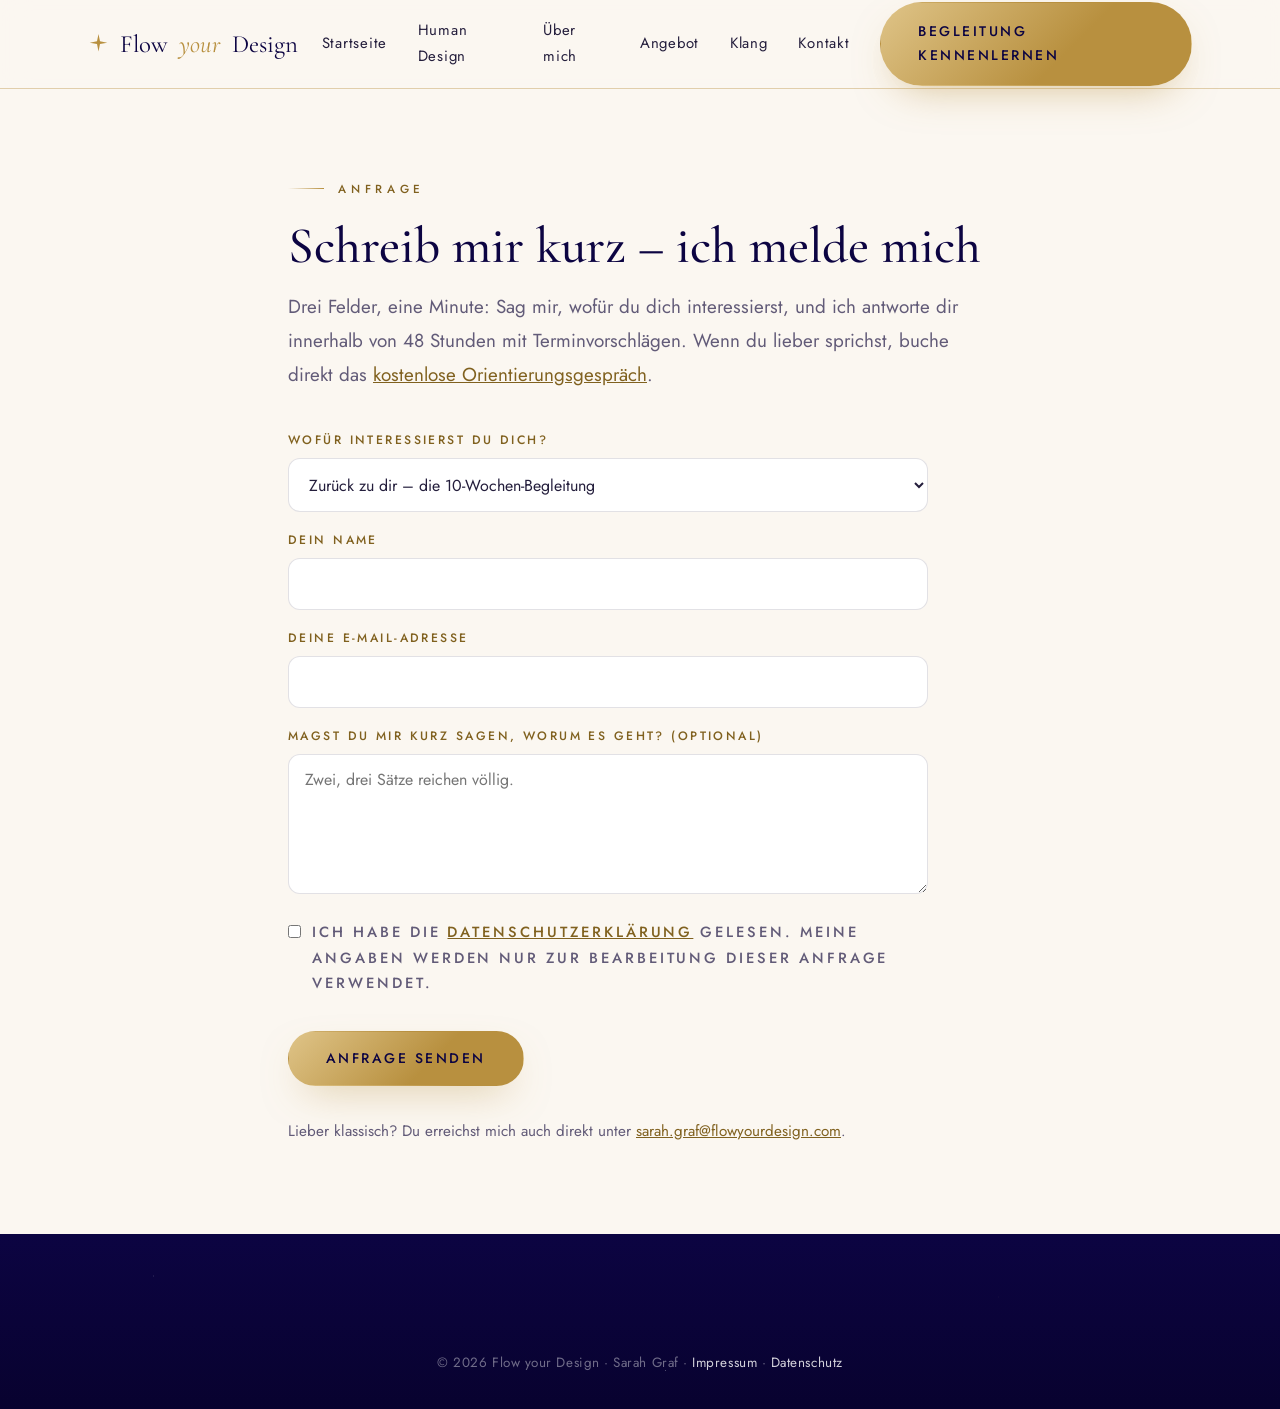
==== anfrage.html @ 3b753def "Add files via upload" ====
<!DOCTYPE html>
<html lang="de">
<head>
  <meta charset="UTF-8">
  <meta name="viewport" content="width=device-width, initial-scale=1.0">
  <title>Anfrage senden | Flow your Design</title>
  <meta name="description" content="Frage dein Reading, dein Coaching oder die 10-Wochen-Begleitung unverbindlich an. Antwort innerhalb von 48 Stunden.">
  <meta name="robots" content="noindex">
  <link rel="icon" href="assets/favicon.svg" type="image/svg+xml">
  <link rel="stylesheet" href="fonts/fonts.css">
  <link rel="stylesheet" href="styles.css">
</head>
<body>

<header class="header">
  <div class="wrap header__inner">
    <a class="brand" href="index.html" aria-label="Flow your Design – Startseite">
      <svg viewBox="0 0 24 24" aria-hidden="true"><path d="M12 1l1.7 8.3L22 11l-8.3 1.7L12 21l-1.7-8.3L2 11l8.3-1.7z" fill="currentColor"/></svg>
      Flow <em>your</em> Design
    </a>
    <button class="nav-toggle" aria-expanded="false" aria-controls="hauptnav">Menü</button>
    <nav class="nav" id="hauptnav" aria-label="Hauptnavigation">
      <a href="index.html">Startseite</a>
      <a href="human-design.html">Human Design</a>
      <a href="ueber-mich.html">Über mich</a>
      <a href="angebot.html">Angebot</a>
      <a href="klang.html">Klang</a>
      <a href="kontakt.html">Kontakt</a>
      <a class="btn btn--gold" href="angebot.html#zurueck-zu-dir">Begleitung kennenlernen</a>
    </nav>
  </div>
</header>

<main>
  <section class="section">
    <div class="wrap wrap--narrow">
      <span class="eyebrow">Anfrage</span>
      <h1 style="font-size: clamp(2.2rem, 5vw, 3.2rem); margin-bottom: 1rem;">Schreib mir kurz – ich melde mich</h1>
      <p class="lead" style="margin-bottom: 2.4rem;">Drei Felder, eine Minute: Sag mir, wofür du dich interessierst, und ich antworte dir innerhalb von 48 Stunden mit Terminvorschlägen. Wenn du lieber sprichst, buche direkt das <a href="https://tidycal.com/flowyourdesign/wake-up-call" style="color: var(--gold-text);">kostenlose Orientierungsgespräch</a>.</p>

      <!-- FormSubmit: E-Mail-Zustellung ohne Backend. Vor Livegang einmal absenden und
           den Bestätigungslink in Sarahs Postfach anklicken (Aktivierung). -->
      <form class="form" action="https://formsubmit.co/sarah.graf@flowyourdesign.com" method="POST">
        <input type="hidden" name="_subject" value="Neue Anfrage über flowyourdesign.com">
        <input type="hidden" name="_template" value="table">
        <input type="hidden" name="_captcha" value="false">
        <input type="text" name="_honey" style="display:none" tabindex="-1" autocomplete="off">

        <div>
          <label for="angebot">Wofür interessierst du dich?</label>
          <select id="angebot" name="Angebot" required>
            <option value="Zurück zu dir (10 Wochen)">Zurück zu dir – die 10-Wochen-Begleitung</option>
            <option value="Dein Design im Alltag (Reading)">Dein Design im Alltag – Reading, 90 Min</option>
            <option value="Du und dein Kind (Familien-Reading)">Du und dein Kind – Familien-Reading, 120 Min</option>
            <option value="Eure Familiendynamik (150 Min)">Eure Familiendynamik – 150 Min, bis 4 Charts</option>
            <option value="Systemisches Einzelcoaching">Systemisches Einzelcoaching – 60 Min</option>
            <option value="Persönliche Klangsession">Deine persönliche Klangsession – 75 Min</option>
            <option value="Etwas anderes / ich bin unsicher">Etwas anderes / ich bin unsicher</option>
          </select>
        </div>

        <div>
          <label for="name">Dein Name</label>
          <input type="text" id="name" name="Name" required autocomplete="name">
        </div>

        <div>
          <label for="email">Deine E-Mail-Adresse</label>
          <input type="email" id="email" name="E-Mail" required autocomplete="email">
        </div>

        <div>
          <label for="nachricht">Magst du mir kurz sagen, worum es geht? (optional)</label>
          <textarea id="nachricht" name="Nachricht" placeholder="Zwei, drei Sätze reichen völlig."></textarea>
        </div>

        <label class="form__check">
          <input type="checkbox" required>
          <span>Ich habe die <a href="datenschutz.html" style="color: var(--gold-text);">Datenschutzerklärung</a> gelesen. Meine Angaben werden nur zur Bearbeitung dieser Anfrage verwendet.</span>
        </label>

        <div class="btn-row" style="margin-top: 0.6rem;">
          <button class="btn btn--gold" type="submit">Anfrage senden</button>
        </div>
      </form>

      <p style="margin-top: 2rem; font-size: 0.95rem; color: var(--tinte-soft);">Lieber klassisch? Du erreichst mich auch direkt unter <a href="mailto:sarah.graf@flowyourdesign.com" style="color: var(--gold-text);">sarah.graf@flowyourdesign.com</a>.</p>
    </div>
  </section>
</main>

<footer class="footer">
  <div class="wrap">
    <div class="footer__bottom" style="justify-content: center;">
      <span>© 2026 Flow your Design · Sarah Graf · <a href="impressum.html">Impressum</a> · <a href="datenschutz.html">Datenschutz</a></span>
    </div>
  </div>
</footer>

<script src="site.js"></script>
<script>
  // Angebot aus dem Link vorauswählen (anfrage.html?angebot=...)
  (function () {
    var wunsch = new URLSearchParams(location.search).get('angebot');
    if (!wunsch) return;
    var select = document.getElementById('angebot');
    for (var i = 0; i < select.options.length; i++) {
      if (select.options[i].value.toLowerCase().indexOf(wunsch.toLowerCase()) !== -1) {
        select.selectedIndex = i;
        break;
      }
    }
  })();
</script>
</body>
</html>
---- fonts/fonts.css ----
/* Lokale variable Schriften – keine Übertragung an Dritte */
@font-face {
  font-family: "Cormorant Garamond";
  src: url("CormorantGaramond.woff2") format("woff2");
  font-weight: 300 700;
  font-style: normal;
  font-display: swap;
}
@font-face {
  font-family: "Cormorant Garamond";
  src: url("CormorantGaramond-Italic.woff2") format("woff2");
  font-weight: 300 700;
  font-style: italic;
  font-display: swap;
}
@font-face {
  font-family: "Jost";
  src: url("Jost.woff2") format("woff2");
  font-weight: 100 900;
  font-style: normal;
  font-display: swap;
}
@font-face {
  font-family: "Jost";
  src: url("Jost-Italic.woff2") format("woff2");
  font-weight: 100 900;
  font-style: italic;
  font-display: swap;
}
---- styles.css ----
/* ==============================================================
   Flow your Design — Designsystem v3
   Konzept: Morgenlicht & Nachtfenster
   Helle, warme Basis (Sarahs Website) · Nachtblau nur als Fenster
   (ihr Chartrechner) · Gold als feine Prägung, nie als Effekt
   ============================================================== */

:root {
  --nacht: #0C0442;
  --nacht-tief: #08022F;
  --nacht-2: #1A1157;
  --creme: #FBF7F1;
  --blush: #F6ECE3;
  --sand: #F1E7D7;
  --gold: #B8903F;
  --gold-text: #80611F;
  --gold-hell: #DFC488;
  --gold-blass: rgba(184, 144, 63, 0.32);
  --rose: #D8A79B;
  --tinte: #241E3C;
  --tinte-soft: #625B78;
  --weiss: #FFFFFF;

  --linie: rgba(36, 30, 60, 0.13);
  --linie-gold: rgba(184, 144, 63, 0.4);
  --linie-hell: rgba(255, 255, 255, 0.16);

  --font-display: "Cormorant Garamond", "Times New Roman", serif;
  --font-body: "Jost", "Avenir Next", sans-serif;

  --w-content: 1200px;
  --w-narrow: 800px;
  --radius: 22px;
  --ease: cubic-bezier(0.22, 1, 0.36, 1);

  --shadow-1: 0 14px 38px -18px rgba(12, 4, 66, 0.18);
  --shadow-2: 0 34px 80px -30px rgba(12, 4, 66, 0.3);
}

* { margin: 0; padding: 0; box-sizing: border-box; }

html { scroll-behavior: smooth; }

body {
  font-family: var(--font-body);
  font-weight: 400;
  font-size: 1.05rem;
  line-height: 1.72;
  color: var(--tinte);
  background: var(--creme);
  -webkit-font-smoothing: antialiased;
  text-rendering: optimizeLegibility;
  overflow-x: hidden;
}

img { max-width: 100%; display: block; }

::selection { background: var(--gold-hell); color: var(--nacht); }

/* ---------------- Typografie ---------------- */

h1, h2, h3, .display {
  font-family: var(--font-display);
  font-weight: 500;
  line-height: 1.06;
  color: var(--nacht);
}

h1 { font-size: clamp(2.5rem, 5.5vw, 4.3rem); }
h2 { font-size: clamp(2.1rem, 4.4vw, 3.4rem); }
h3 { font-size: clamp(1.4rem, 2.4vw, 1.8rem); }

h1 em, h2 em, h3 em, .display em {
  font-style: italic;
  font-weight: 400;
  color: var(--gold);
}

.eyebrow {
  display: flex;
  align-items: center;
  gap: 0.9rem;
  font-size: 0.73rem;
  font-weight: 500;
  letter-spacing: 0.4em;
  text-transform: uppercase;
  color: var(--gold-text);
  margin-bottom: 1.3rem;
}
.eyebrow::before {
  content: "";
  width: 36px;
  height: 1px;
  background: linear-gradient(90deg, transparent, var(--gold));
  flex: none;
}
.eyebrow--center { justify-content: center; }
.eyebrow--center::after {
  content: "";
  width: 36px;
  height: 1px;
  background: linear-gradient(90deg, var(--gold), transparent);
  flex: none;
}

@media (max-width: 540px) {
  .eyebrow { letter-spacing: 0.26em; font-size: 0.66rem; line-height: 1.9; }
}

.lead { font-size: clamp(1.08rem, 1.5vw, 1.18rem); line-height: 1.8; color: var(--tinte-soft); max-width: 62ch; }

a { color: inherit; }

/* ---------------- Layout ---------------- */

.wrap { max-width: var(--w-content); margin: 0 auto; padding: 0 clamp(1.3rem, 4.5vw, 3rem); }
.wrap--narrow { max-width: var(--w-narrow); }

.section { padding: clamp(3.5rem, 7vw, 6.5rem) 0; position: relative; }
.section--blush { background: linear-gradient(180deg, var(--creme), var(--blush) 45%, var(--creme)); }
.section--sand { background: linear-gradient(180deg, var(--creme), var(--sand) 50%, var(--creme)); }

.section-head { max-width: 680px; margin-bottom: clamp(2.8rem, 5.5vw, 4.5rem); }
.section-head--center { margin-left: auto; margin-right: auto; text-align: center; }
.section-head p { margin-top: 1.2rem; }

/* Editoriale Kopfzeile: Titel links, Fließtext rechts, an der Grundlinie */
.editorial {
  display: grid;
  grid-template-columns: minmax(0, 1.05fr) minmax(0, 0.95fr);
  gap: clamp(2rem, 5vw, 5rem);
  align-items: end;
  margin-bottom: clamp(2.8rem, 5.5vw, 4.5rem);
}
.editorial .lead { padding-bottom: 0.5rem; }
@media (max-width: 880px) {
  .editorial { grid-template-columns: minmax(0, 1fr); align-items: start; }
  .editorial .lead { padding-bottom: 0; }
}

/* ---------------- Bilder: nie verzerrt ---------------- */

.media {
  position: relative;
  overflow: hidden;
  border-radius: var(--radius);
  box-shadow: var(--shadow-2);
}
.media img {
  width: 100%;
  height: 100%;
  object-fit: cover;
  object-position: center 22%;
}
.media--tall { aspect-ratio: 4 / 5; }
.media--arch {
  aspect-ratio: 4 / 5;
  border-radius: 999px 999px 26px 26px;
}
.media--wide { aspect-ratio: 16 / 10; }
.media--panel {
  background: var(--weiss);
  padding: clamp(1rem, 2vw, 1.6rem);
  border: 1px solid var(--linie-gold);
}
.media--panel img { object-fit: contain; height: auto; }

/* Bogenrahmen mit Goldring */
.ring {
  position: relative;
}
.ring::before {
  content: "";
  position: absolute;
  inset: -15px;
  border: 1px solid var(--linie-gold);
  border-radius: 999px 999px 34px 34px;
  pointer-events: none;
  z-index: 1;
}

/* ---------------- Header ---------------- */

.header {
  position: sticky;
  top: 0;
  z-index: 80;
  background: rgba(251, 247, 241, 0.9);
  backdrop-filter: blur(14px);
  -webkit-backdrop-filter: blur(14px);
  border-bottom: 1px solid var(--linie-gold);
}

.header__inner {
  display: flex;
  align-items: center;
  justify-content: space-between;
  gap: 1.5rem;
  min-height: 88px;
}

.brand {
  display: flex;
  align-items: center;
  gap: 0.7rem;
  font-family: var(--font-display);
  font-size: 1.55rem;
  color: var(--nacht);
  text-decoration: none;
  white-space: nowrap;
}
.brand em { color: var(--gold); font-style: italic; }
.brand svg { width: 21px; height: 21px; color: var(--gold); flex: none; }

.nav { display: flex; align-items: center; gap: clamp(1.1rem, 2.4vw, 2.2rem); }
.nav a:not(.btn) {
  position: relative;
  text-decoration: none;
  font-size: 0.93rem;
  font-weight: 400;
  letter-spacing: 0.05em;
  color: var(--tinte);
  padding: 0.4rem 0;
}
.nav a:not(.btn)::after {
  content: "";
  position: absolute;
  left: 0; right: 100%;
  bottom: 0;
  height: 1px;
  background: var(--gold);
  transition: right 0.4s var(--ease);
}
.nav a:not(.btn):hover::after,
.nav a:not(.btn):focus-visible::after,
.nav a.is-active:not(.btn)::after { right: 0; }
.nav a.is-active:not(.btn) { color: var(--nacht); }

.nav-toggle {
  display: none;
  background: none;
  border: 1px solid var(--linie-gold);
  border-radius: 999px;
  padding: 0.55rem 1.1rem;
  cursor: pointer;
  color: var(--nacht);
  font-family: var(--font-body);
  font-size: 0.8rem;
  font-weight: 500;
  letter-spacing: 0.2em;
  text-transform: uppercase;
}

@media (max-width: 960px) {
  .nav-toggle { display: block; }
  .nav {
    position: absolute;
    top: 100%;
    left: 0; right: 0;
    flex-direction: column;
    align-items: stretch;
    gap: 0;
    background: var(--creme);
    border-bottom: 1px solid var(--linie-gold);
    display: none;
    padding: 0.4rem 0 1.4rem;
    box-shadow: var(--shadow-1);
  }
  .nav.is-open { display: flex; }
  .nav a:not(.btn) { padding: 0.95rem clamp(1.3rem, 4.5vw, 3rem); border-bottom: 1px solid var(--linie); }
  .nav a:not(.btn)::after { display: none; }
  .nav .btn { margin: 1.1rem clamp(1.3rem, 4.5vw, 3rem) 0; text-align: center; }
}

/* ---------------- Buttons ---------------- */

.btn {
  position: relative;
  display: inline-flex;
  align-items: center;
  justify-content: center;
  gap: 0.6rem;
  font-family: var(--font-body);
  font-size: 0.87rem;
  font-weight: 500;
  letter-spacing: 0.18em;
  text-transform: uppercase;
  text-decoration: none;
  padding: 1.05rem 2.3rem;
  border-radius: 999px;
  border: 1px solid transparent;
  cursor: pointer;
  overflow: hidden;
  transition: transform 0.35s var(--ease), box-shadow 0.35s var(--ease), background 0.35s, color 0.35s, border-color 0.35s;
}
.btn:hover, .btn:focus-visible { transform: translateY(-2px); }

.btn--gold {
  background: linear-gradient(135deg, var(--gold-hell), var(--gold) 60%);
  color: var(--nacht);
  box-shadow: 0 16px 40px -16px rgba(184, 144, 63, 0.55);
}
.btn--nacht { background: var(--nacht); color: var(--weiss); box-shadow: var(--shadow-1); }
.btn--nacht:hover { background: var(--nacht-2); }
.btn--ghost { border-color: var(--linie-gold); color: var(--nacht); background: transparent; }
.btn--ghost:hover { border-color: var(--gold); background: rgba(184,144,63,0.07); }

.btn-row { display: flex; flex-wrap: wrap; gap: 1.1rem; align-items: center; }

/* ---------------- Hero: Morgenlicht ---------------- */

.hero {
  position: relative;
  background:
    radial-gradient(900px 520px at 88% 0%, rgba(216, 167, 155, 0.28), transparent 60%),
    radial-gradient(700px 480px at 0% 100%, rgba(223, 196, 136, 0.22), transparent 55%),
    linear-gradient(180deg, var(--creme), var(--blush) 70%, var(--creme));
  overflow: hidden;
}

/* Mandala als feine Goldprägung, langsam drehend */
.mandala {
  position: absolute;
  top: 50%;
  right: max(-16vw, -260px);
  width: clamp(600px, 64vw, 1020px);
  height: clamp(600px, 64vw, 1020px);
  transform: translateY(-50%);
  pointer-events: none;
}
.mandala__spin {
  transform-origin: 50% 50%;
  animation: mandala-drehen 260s linear infinite;
}
@keyframes mandala-drehen { to { transform: rotate(360deg); } }
.mandala circle { fill: none; }
.mandala .ring-fein { stroke: rgba(184, 144, 63, 0.42); stroke-width: 0.6; }
.mandala .ring-tore { stroke: rgba(184, 144, 63, 0.45); stroke-width: 8; }
.mandala .ring-linien { stroke: rgba(184, 144, 63, 0.18); stroke-width: 13; }
.mandala .punkt { fill: var(--gold); opacity: 0.55; }

.hero__inner {
  position: relative;
  z-index: 2;
  display: grid;
  grid-template-columns: minmax(0, 1.08fr) minmax(0, 0.92fr);
  gap: clamp(2.5rem, 6vw, 5.5rem);
  align-items: center;
  padding-top: clamp(4rem, 8vw, 6.5rem);
  padding-bottom: clamp(4.5rem, 9vw, 7rem);
}

.hero h1 { letter-spacing: -0.01em; }
.hero .lead { margin: 1.7rem 0 2.6rem; max-width: 33rem; }

.hero__hint {
  display: flex;
  align-items: center;
  gap: 0.6rem;
  margin-top: 1.6rem;
  font-size: 0.87rem;
  letter-spacing: 0.04em;
  color: var(--tinte-soft);
}
.hero__hint svg { width: 15px; height: 15px; flex: none; color: var(--gold); }

/* Portrait mit schwebender Signaturkarte */
.portrait {
  position: relative;
  justify-self: center;
  width: min(100%, 460px);
}
.portrait .media--arch { box-shadow: var(--shadow-2); }
.portrait .badge {
  position: absolute;
  left: -1.6rem;
  bottom: 2.4rem;
  z-index: 3;
  background: rgba(255, 255, 255, 0.9);
  backdrop-filter: blur(8px);
  border: 1px solid var(--linie-gold);
  border-radius: 16px;
  box-shadow: var(--shadow-1);
  padding: 0.9rem 1.3rem;
  display: flex;
  align-items: center;
  gap: 0.8rem;
}
.portrait .badge svg { width: 26px; height: 26px; color: var(--gold); flex: none; }
.portrait .badge strong {
  display: block;
  font-family: var(--font-display);
  font-size: 1.15rem;
  font-weight: 500;
  color: var(--nacht);
  line-height: 1.2;
}
.portrait .badge span { font-size: 0.78rem; letter-spacing: 0.14em; text-transform: uppercase; color: var(--tinte-soft); }

@media (max-width: 920px) {
  .hero__inner { grid-template-columns: minmax(0, 1fr); }
  .portrait { width: min(84%, 380px); }
  .portrait .badge { left: -0.6rem; }
  .mandala { top: 8%; right: -55%; opacity: 0.6; transform: none; width: 560px; height: 560px; }
}

/* ---------------- Vertrauensleiste ---------------- */

.trustbar {
  background: var(--sand);
  border-top: 1px solid var(--linie-gold);
  border-bottom: 1px solid var(--linie-gold);
  padding: 1.05rem 0;
}
.trustbar ul {
  list-style: none;
  display: flex;
  flex-wrap: wrap;
  justify-content: center;
  gap: 0.9rem 0;
}
.trustbar li {
  display: flex;
  align-items: center;
  font-size: 0.78rem;
  font-weight: 500;
  letter-spacing: 0.16em;
  text-transform: uppercase;
  color: var(--gold-text);
  white-space: nowrap;
}
.trustbar li + li::before {
  content: "";
  width: 6px; height: 6px;
  background: var(--gold);
  transform: rotate(45deg);
  margin: 0 1.4rem;
  flex: none;
}
@media (max-width: 760px) {
  .trustbar ul { flex-direction: column; align-items: center; gap: 0.55rem; }
  .trustbar li { white-space: normal; text-align: center; letter-spacing: 0.12em; }
  .trustbar li + li::before { display: none; }
}

/* ---------------- Markenzeile im Hero ---------------- */

.brandline {
  display: block;
  font-family: var(--font-display);
  font-style: italic;
  font-size: clamp(1.15rem, 1.8vw, 1.45rem);
  color: var(--gold-text);
  margin-bottom: 0.9rem;
}

/* ---------------- Anfrageformular ---------------- */

.form { display: grid; gap: 1.1rem; max-width: 640px; }
.form label {
  display: block;
  font-size: 0.76rem;
  font-weight: 500;
  letter-spacing: 0.2em;
  text-transform: uppercase;
  color: var(--gold-text);
  margin-bottom: 0.45rem;
}
.form input, .form select, .form textarea {
  width: 100%;
  font-family: var(--font-body);
  font-size: 1rem;
  color: var(--tinte);
  background: var(--weiss);
  border: 1px solid var(--linie);
  border-radius: 12px;
  padding: 0.85rem 1rem;
  transition: border-color 0.25s, box-shadow 0.25s;
}
.form textarea { min-height: 140px; resize: vertical; }
.form input:focus, .form select:focus, .form textarea:focus {
  outline: none;
  border-color: var(--gold);
  box-shadow: 0 0 0 3px rgba(184, 144, 63, 0.18);
}
.form .form__check { display: flex; gap: 0.7rem; align-items: flex-start; font-size: 0.92rem; color: var(--tinte-soft); }
.form .form__check input { width: auto; margin-top: 0.3rem; }

/* ---------------- Nachtfenster (dunkle Sektionen) ---------------- */

.night {
  position: relative;
  background:
    radial-gradient(1000px 520px at 80% 6%, rgba(84, 58, 178, 0.32), transparent 60%),
    linear-gradient(178deg, var(--nacht-tief), var(--nacht) 55%, var(--nacht-tief));
  color: rgba(255, 255, 255, 0.86);
  overflow: hidden;
}
.night::before {
  content: "";
  position: absolute;
  inset: 0;
  pointer-events: none;
  background-image:
    radial-gradient(1.3px 1.3px at 21px 33px, rgba(255,255,255,0.85), transparent 55%),
    radial-gradient(1px 1px at 67% 14%, rgba(223,196,136,0.8), transparent 55%),
    radial-gradient(1.4px 1.4px at 14% 82%, rgba(255,255,255,0.7), transparent 55%);
  background-size: 520px 520px, 440px 440px, 640px 640px;
}
.night > .wrap { position: relative; z-index: 2; }
.night h2, .night h3 { color: var(--weiss); }
.night h2 em, .night h3 em { color: var(--gold-hell); }
.night .lead, .night p { color: rgba(255,255,255,0.75); }
.night .eyebrow { color: var(--gold-hell); }
.night .eyebrow::before { background: linear-gradient(90deg, transparent, var(--gold-hell)); }
.night .hero__hint { color: rgba(255,255,255,0.55); }
.night .hero__hint svg { color: var(--gold-hell); }
.night .btn--ghost { border-color: var(--linie-hell); color: var(--weiss); }
.night .btn--ghost:hover { border-color: var(--gold-hell); color: var(--gold-hell); background: rgba(223,196,136,0.08); }

/* ---------------- Karten (Säulen) ---------------- */

.grid { display: grid; gap: clamp(1.3rem, 2.6vw, 2.2rem); }
.grid--3 { grid-template-columns: repeat(3, 1fr); }
.grid--2 { grid-template-columns: repeat(2, 1fr); }
@media (max-width: 1000px) { .grid--3 { grid-template-columns: minmax(0, 1fr); } }
@media (max-width: 840px) { .grid--2 { grid-template-columns: minmax(0, 1fr); } }

.card {
  position: relative;
  background: rgba(255,255,255,0.85);
  border: 1px solid var(--linie);
  border-radius: var(--radius);
  padding: clamp(1.8rem, 3.2vw, 2.7rem);
  box-shadow: var(--shadow-1);
  display: flex;
  flex-direction: column;
  transition: transform 0.45s var(--ease), box-shadow 0.45s var(--ease), border-color 0.45s;
}
.card::before {
  content: "";
  position: absolute;
  top: 0; left: 1.6rem; right: 1.6rem;
  height: 1px;
  background: linear-gradient(90deg, transparent, var(--gold), transparent);
}
.card:hover { box-shadow: var(--shadow-2); border-color: var(--linie-gold); }
.card h3 { margin-bottom: 0.7rem; }
.card p { color: var(--tinte-soft); font-size: 1.01rem; }

.card__symbol { width: 52px; height: 52px; margin-bottom: 1.5rem; color: var(--gold); }
.card__num {
  position: absolute;
  top: 1.3rem; right: 1.6rem;
  font-family: var(--font-display);
  font-style: italic;
  font-size: 1.1rem;
  color: var(--gold);
  opacity: 0.75;
}

/* ---------------- Angebotskarten ---------------- */

.offer {
  position: relative;
  background: rgba(255,255,255,0.9);
  border: 1px solid var(--linie);
  border-radius: var(--radius);
  box-shadow: var(--shadow-1);
  padding: clamp(2rem, 3.2vw, 2.8rem);
  display: flex;
  flex-direction: column;
  gap: 1.05rem;
  overflow: hidden;
  transition: transform 0.45s var(--ease), box-shadow 0.45s var(--ease);
}
.offer::before {
  content: "";
  position: absolute;
  top: 0; left: 0; right: 0;
  height: 3px;
  background: linear-gradient(90deg, transparent, var(--gold), transparent);
  opacity: 0.8;
}
.offer:hover { transform: translateY(-3px); box-shadow: var(--shadow-2); }

.offer--signature {
  background:
    radial-gradient(460px 280px at 85% 0%, rgba(84, 58, 178, 0.38), transparent 60%),
    linear-gradient(165deg, var(--nacht-tief), var(--nacht-2));
  color: rgba(255,255,255,0.85);
  border-color: rgba(184,144,63,0.45);
}
.offer--signature::after {
  content: "";
  position: absolute;
  inset: 0;
  pointer-events: none;
  background-image:
    radial-gradient(1.3px 1.3px at 16% 20%, rgba(255,255,255,0.85), transparent 55%),
    radial-gradient(1px 1px at 74% 12%, rgba(223,196,136,0.85), transparent 55%),
    radial-gradient(1.2px 1.2px at 84% 66%, rgba(255,255,255,0.65), transparent 55%);
}
.offer--signature > * { position: relative; z-index: 2; }
.offer--signature h3, .offer--signature .offer__price { color: var(--weiss); }
.offer--signature .offer__meta { color: var(--gold-hell); }
.offer--signature p, .offer--signature li { color: rgba(255,255,255,0.78); }
.offer--signature li::before { background: var(--gold-hell); }

.offer__tag {
  position: absolute;
  top: 1.15rem; right: -2.6rem;
  transform: rotate(38deg);
  background: linear-gradient(135deg, var(--gold-hell), var(--gold));
  color: var(--nacht);
  font-size: 0.66rem;
  font-weight: 500;
  letter-spacing: 0.26em;
  text-transform: uppercase;
  padding: 0.4rem 3rem;
  z-index: 4;
}

.offer__meta {
  font-size: 0.75rem;
  letter-spacing: 0.3em;
  text-transform: uppercase;
  color: var(--gold-text);
  font-weight: 500;
}

.offer h3 { font-size: clamp(1.5rem, 2.2vw, 1.75rem); }

.offer__price {
  display: flex;
  align-items: baseline;
  gap: 0.7rem;
  font-family: var(--font-display);
  font-size: 2.5rem;
  color: var(--nacht);
  line-height: 1;
}
.offer__price small {
  font-family: var(--font-body);
  font-size: 0.83rem;
  font-weight: 300;
  color: var(--tinte-soft);
  letter-spacing: 0.06em;
}
.offer--signature .offer__price small { color: rgba(255,255,255,0.6); }

.offer p { font-size: 1.01rem; }

.offer ul { list-style: none; display: grid; gap: 0.5rem; margin: 0.2rem 0 0.5rem; }
.offer li { font-size: 0.99rem; color: var(--tinte-soft); padding-left: 1.5rem; position: relative; }
.offer li::before {
  content: "";
  position: absolute;
  left: 0.1rem; top: 0.66em;
  width: 7px; height: 7px;
  background: var(--gold);
  transform: rotate(45deg);
}

.offer .btn { align-self: flex-start; margin-top: auto; }

/* ---------------- Bild-Text-Splits ---------------- */

.split {
  display: grid;
  grid-template-columns: minmax(0, 1fr) minmax(0, 1fr);
  gap: clamp(2.4rem, 6vw, 5.5rem);
  align-items: center;
}
.split--rev > .split__media { order: 2; }
@media (max-width: 880px) {
  .split, .split--rev { grid-template-columns: minmax(0, 1fr); }
  .split--rev > .split__media { order: 0; }
}

.split__media { position: relative; }
.split__body h2 { margin-bottom: 1.3rem; }
.split__body p + p { margin-top: 1.1rem; }
.split__body .btn-row { margin-top: 2.2rem; }

/* Collage: großes Bild + kleines versetzt */
.collage { position: relative; padding: 0 12% 14% 0; }
.collage .media--tall { width: 100%; }
.collage .collage__klein {
  position: absolute;
  right: 0;
  bottom: 0;
  width: 52%;
  aspect-ratio: 1 / 1;
  overflow: hidden;
  border-radius: 18px;
  border: 6px solid var(--creme);
  box-shadow: var(--shadow-2);
  z-index: 2;
}
.collage .collage__klein img { width: 100%; height: 100%; object-fit: cover; }
.collage .collage__stern {
  position: absolute;
  top: -1.6rem;
  right: 8%;
  width: 62px; height: 62px;
  color: var(--gold);
  z-index: 3;
}

/* ---------------- Zitat ---------------- */

.quote {
  font-family: var(--font-display);
  font-size: clamp(1.45rem, 3.2vw, 2.4rem);
  font-style: italic;
  font-weight: 400;
  line-height: 1.55;
  color: var(--nacht);
  text-align: center;
  max-width: 48rem;
  margin: 0 auto;
}
.quote::before {
  content: "";
  display: block;
  width: 10px;
  height: 10px;
  background: var(--gold);
  transform: rotate(45deg);
  margin: 0 auto 2.2rem;
}
.quote footer {
  font-family: var(--font-body);
  font-style: normal;
  font-size: 0.78rem;
  letter-spacing: 0.34em;
  text-transform: uppercase;
  color: var(--gold-text);
  margin-top: 1.8rem;
}

/* ---------------- Trust / Ausbildungen ---------------- */

.trust-list { list-style: none; display: grid; gap: 1.05rem; }
.trust-list li {
  display: grid;
  grid-template-columns: auto 1fr;
  gap: 1.15rem;
  align-items: start;
  background: rgba(255,255,255,0.85);
  border: 1px solid var(--linie);
  border-left: 2px solid var(--gold);
  border-radius: 14px;
  padding: 1.2rem 1.5rem;
  transition: transform 0.35s var(--ease), box-shadow 0.35s var(--ease);
}
.trust-list li:hover { box-shadow: var(--shadow-1); border-left-color: var(--gold-text); }
.trust-list svg { width: 24px; height: 24px; color: var(--gold); margin-top: 0.3rem; }
.trust-list strong { font-weight: 500; color: var(--nacht); display: block; font-size: 1.05rem; }
.trust-list span { font-size: 0.95rem; color: var(--tinte-soft); }

/* ---------------- FAQ ---------------- */

.faq { border-top: 1px solid var(--linie-gold); }
.faq details { border-bottom: 1px solid var(--linie); }
.faq summary {
  cursor: pointer;
  list-style: none;
  display: flex;
  justify-content: space-between;
  align-items: center;
  gap: 1.2rem;
  padding: 1.5rem 0.2rem;
  font-family: var(--font-display);
  font-size: 1.35rem;
  color: var(--nacht);
  transition: color 0.3s;
}
.faq summary:hover { color: var(--gold); }
.faq summary::-webkit-details-marker { display: none; }
.faq summary::after {
  content: "";
  flex: none;
  width: 11px; height: 11px;
  border-right: 1px solid var(--gold);
  border-bottom: 1px solid var(--gold);
  transform: rotate(45deg);
  transition: transform 0.35s var(--ease);
  margin-top: -4px;
}
.faq details[open] summary::after { transform: rotate(-135deg); margin-top: 4px; }
.faq .faq__body { padding: 0 0.2rem 1.6rem; color: var(--tinte-soft); max-width: 62ch; }

/* ---------------- Hinweisbox ---------------- */

.notice {
  border: 1px solid var(--linie-gold);
  border-left: 3px solid var(--gold);
  background: rgba(255,255,255,0.7);
  border-radius: 0 16px 16px 0;
  padding: 1.3rem 1.7rem;
  font-size: 0.96rem;
  color: var(--tinte-soft);
}
.notice strong { color: var(--nacht); font-weight: 500; }

/* ---------------- CTA-Band (Nachtfenster) ---------------- */

.cta-band {
  position: relative;
  background:
    radial-gradient(800px 420px at 82% 8%, rgba(84, 58, 178, 0.42), transparent 60%),
    linear-gradient(165deg, var(--nacht-tief), var(--nacht) 60%, var(--nacht-2));
  border: 1px solid rgba(184,144,63,0.35);
  border-radius: calc(var(--radius) + 10px);
  padding: clamp(3rem, 7vw, 5.5rem) clamp(1.6rem, 5vw, 4rem);
  text-align: center;
  color: rgba(255,255,255,0.86);
  overflow: hidden;
}
.cta-band::before {
  content: "";
  position: absolute;
  inset: 0;
  pointer-events: none;
  background-image:
    radial-gradient(1.3px 1.3px at 14% 28%, rgba(255,255,255,0.85), transparent 55%),
    radial-gradient(1px 1px at 82% 22%, rgba(223,196,136,0.85), transparent 55%);
}
.cta-band > * { position: relative; z-index: 2; }
.cta-band h2 { color: var(--weiss); margin-bottom: 1.1rem; }
.cta-band h2 em { color: var(--gold-hell); }
.cta-band p { max-width: 40rem; margin: 0 auto 2.3rem; color: rgba(255,255,255,0.74); }
.cta-band .btn-row { justify-content: center; }
.cta-band .btn--ghost { border-color: var(--linie-hell); color: var(--weiss); }
.cta-band .btn--ghost:hover { border-color: var(--gold-hell); color: var(--gold-hell); }

/* ---------------- Footer (Nachtfenster) ---------------- */

.footer {
  position: relative;
  background: linear-gradient(180deg, var(--nacht), var(--nacht-tief));
  color: rgba(255,255,255,0.68);
  padding: clamp(3.5rem, 7vw, 5.5rem) 0 2.2rem;
  font-size: 0.95rem;
  overflow: hidden;
}
.footer::before {
  content: "";
  position: absolute;
  inset: 0;
  pointer-events: none;
  opacity: 0.55;
  background-image:
    radial-gradient(1.2px 1.2px at 12% 24%, rgba(255,255,255,0.7), transparent 55%),
    radial-gradient(1px 1px at 78% 36%, rgba(223,196,136,0.8), transparent 55%),
    radial-gradient(1.4px 1.4px at 52% 78%, rgba(255,255,255,0.6), transparent 55%);
}
.footer > .wrap { position: relative; z-index: 2; }
.footer a { color: rgba(255,255,255,0.82); text-decoration: none; transition: color 0.25s; }
.footer a:hover { color: var(--gold-hell); }

.footer__grid {
  display: grid;
  grid-template-columns: 1.5fr 1fr 1fr;
  gap: 2.8rem;
  padding-bottom: 2.8rem;
  border-bottom: 1px solid var(--linie-hell);
}
@media (max-width: 840px) { .footer__grid { grid-template-columns: 1fr; } }

.footer h4 {
  font-family: var(--font-body);
  font-size: 0.76rem;
  font-weight: 500;
  letter-spacing: 0.32em;
  text-transform: uppercase;
  color: var(--gold-hell);
  margin-bottom: 1.1rem;
}
.footer ul { list-style: none; display: grid; gap: 0.55rem; }

.footer__brand {
  display: flex;
  align-items: center;
  gap: 0.7rem;
  font-family: var(--font-display);
  font-size: 1.8rem;
  color: var(--weiss);
}
.footer__brand em { color: var(--gold-hell); font-style: italic; }
.footer__brand svg { width: 24px; height: 24px; color: var(--gold-hell); flex: none; }
.footer__disclaimer {
  margin-top: 1.3rem;
  font-size: 0.85rem;
  line-height: 1.7;
  color: rgba(255,255,255,0.48);
  max-width: 36rem;
}

.footer__bottom {
  display: flex;
  flex-wrap: wrap;
  justify-content: space-between;
  gap: 1rem;
  padding-top: 1.8rem;
  font-size: 0.84rem;
  letter-spacing: 0.04em;
  color: rgba(255,255,255,0.42);
}
.footer__bottom em { font-family: var(--font-display); font-size: 1rem; color: var(--gold-hell); }

/* ---------------- Reveal ---------------- */

.reveal { opacity: 0; transform: translateY(16px); transition: opacity 0.55s var(--ease), transform 0.55s var(--ease); }
.reveal.is-visible { opacity: 1; transform: none; }
.grid > .reveal:nth-child(2) { transition-delay: 0.08s; }
.grid > .reveal:nth-child(3) { transition-delay: 0.16s; }

/* ---------------- Fokus & Reduced Motion ---------------- */

a:focus-visible, button:focus-visible, summary:focus-visible {
  outline: 2px solid var(--gold);
  outline-offset: 3px;
  border-radius: 4px;
}

@media (prefers-reduced-motion: reduce) {
  html { scroll-behavior: auto; }
  *, *::before, *::after {
    animation-duration: 0.001s !important;
    animation-iteration-count: 1 !important;
    transition-duration: 0.001s !important;
  }
  .reveal { opacity: 1; transform: none; }
}

/* ---------------- Prose ---------------- */

.prose h2 { margin: 2.6rem 0 1.1rem; font-size: clamp(1.6rem, 2.6vw, 2rem); }
.prose h3 { margin: 2rem 0 0.8rem; }
.prose p + p { margin-top: 1.1rem; }
.prose ul { margin: 1.1rem 0 1.1rem 1.4rem; }
.prose li + li { margin-top: 0.45rem; }
.prose > .eyebrow { margin-bottom: 1rem; }

.prose--story > p:first-of-type::first-letter {
  font-family: var(--font-display);
  font-size: 4.6rem;
  line-height: 0.8;
  float: left;
  padding: 0.35rem 0.9rem 0 0;
  color: var(--gold);
}

/* ---------------- Kompatibilität: alte Split-Bilder nie verzerren ---------------- */

.split__media > img {
  width: 100%;
  aspect-ratio: 4 / 5;
  object-fit: cover;
  object-position: center 22%;
  border-radius: var(--radius);
  box-shadow: var(--shadow-2);
  border: 1px solid rgba(184, 144, 63, 0.25);
}
.split__media--arch > img { border-radius: 999px 999px 26px 26px; }
.split__media--arch::before {
  content: "";
  position: absolute;
  inset: -14px;
  border: 1px solid var(--linie-gold);
  border-radius: 999px 999px 34px 34px;
  pointer-events: none;
}
/* Chart-Grafiken (Screenshots) nicht beschneiden, sondern als Panel zeigen */
.split__media--panel > img {
  aspect-ratio: auto;
  object-fit: contain;
  background: var(--weiss);
  padding: clamp(1rem, 2vw, 1.5rem);
  border: 1px solid var(--linie-gold);
}

/* ==============================================================
   Mobile-Feinschliff (≤ 560px)
   ============================================================== */

@media (max-width: 560px) {
  body { font-size: 1.02rem; line-height: 1.75; }

  h1 { font-size: clamp(2.35rem, 11vw, 3rem); }
  h2 { font-size: clamp(1.75rem, 8vw, 2.2rem); }

  .section { padding: 3.8rem 0; }

  /* Buttons: volle Breite, ruhiger gesetzt */
  .btn { padding: 1rem 1.4rem; letter-spacing: 0.12em; font-size: 0.84rem; }
  .hero .btn-row, .cta-band .btn-row { flex-direction: column; align-items: stretch; }
  .hero .btn, .cta-band .btn { width: 100%; }

  /* Hero */
  .hero__inner { padding-top: 2.8rem; padding-bottom: 3.4rem; gap: 2.4rem; }
  .hero .lead { margin: 1.3rem 0 2rem; }
  .portrait { width: min(88%, 340px); }
  .portrait .badge { left: 0.2rem; bottom: 1.3rem; padding: 0.7rem 1rem; gap: 0.6rem; }
  .portrait .badge strong { font-size: 1.02rem; }
  .portrait .badge span { font-size: 0.7rem; }
  .mandala { display: none; }

  /* Collage */
  .collage { padding: 0 8% 12% 0; }
  .collage .collage__klein { width: 56%; border-width: 5px; }
  .collage .collage__stern { width: 44px; height: 44px; top: -1rem; }

  /* Karten & Angebote */
  .card { padding: 1.6rem 1.4rem; }
  .offer { padding: 1.8rem 1.4rem; gap: 0.9rem; }
  .offer__price { font-size: 2.1rem; }
  .offer .btn { align-self: stretch; text-align: center; }
  .offer__tag { font-size: 0.6rem; padding: 0.35rem 2.6rem; top: 1rem; right: -2.7rem; }

  /* Nachtfenster & CTA */
  .cta-band { padding: 2.6rem 1.4rem; border-radius: var(--radius); }

  /* FAQ */
  .faq summary { font-size: 1.12rem; padding: 1.15rem 0.1rem; }

  /* Trust */
  .trust-list li { padding: 1rem 1.1rem; gap: 0.85rem; }

  /* Zitat */
  .quote { font-size: 1.35rem; line-height: 1.65; }
  .quote::before { margin-bottom: 1.6rem; }

  /* Footer */
  .footer__grid { gap: 2rem; }
  .footer__bottom { flex-direction: column; align-items: center; text-align: center; gap: 0.5rem; }
}
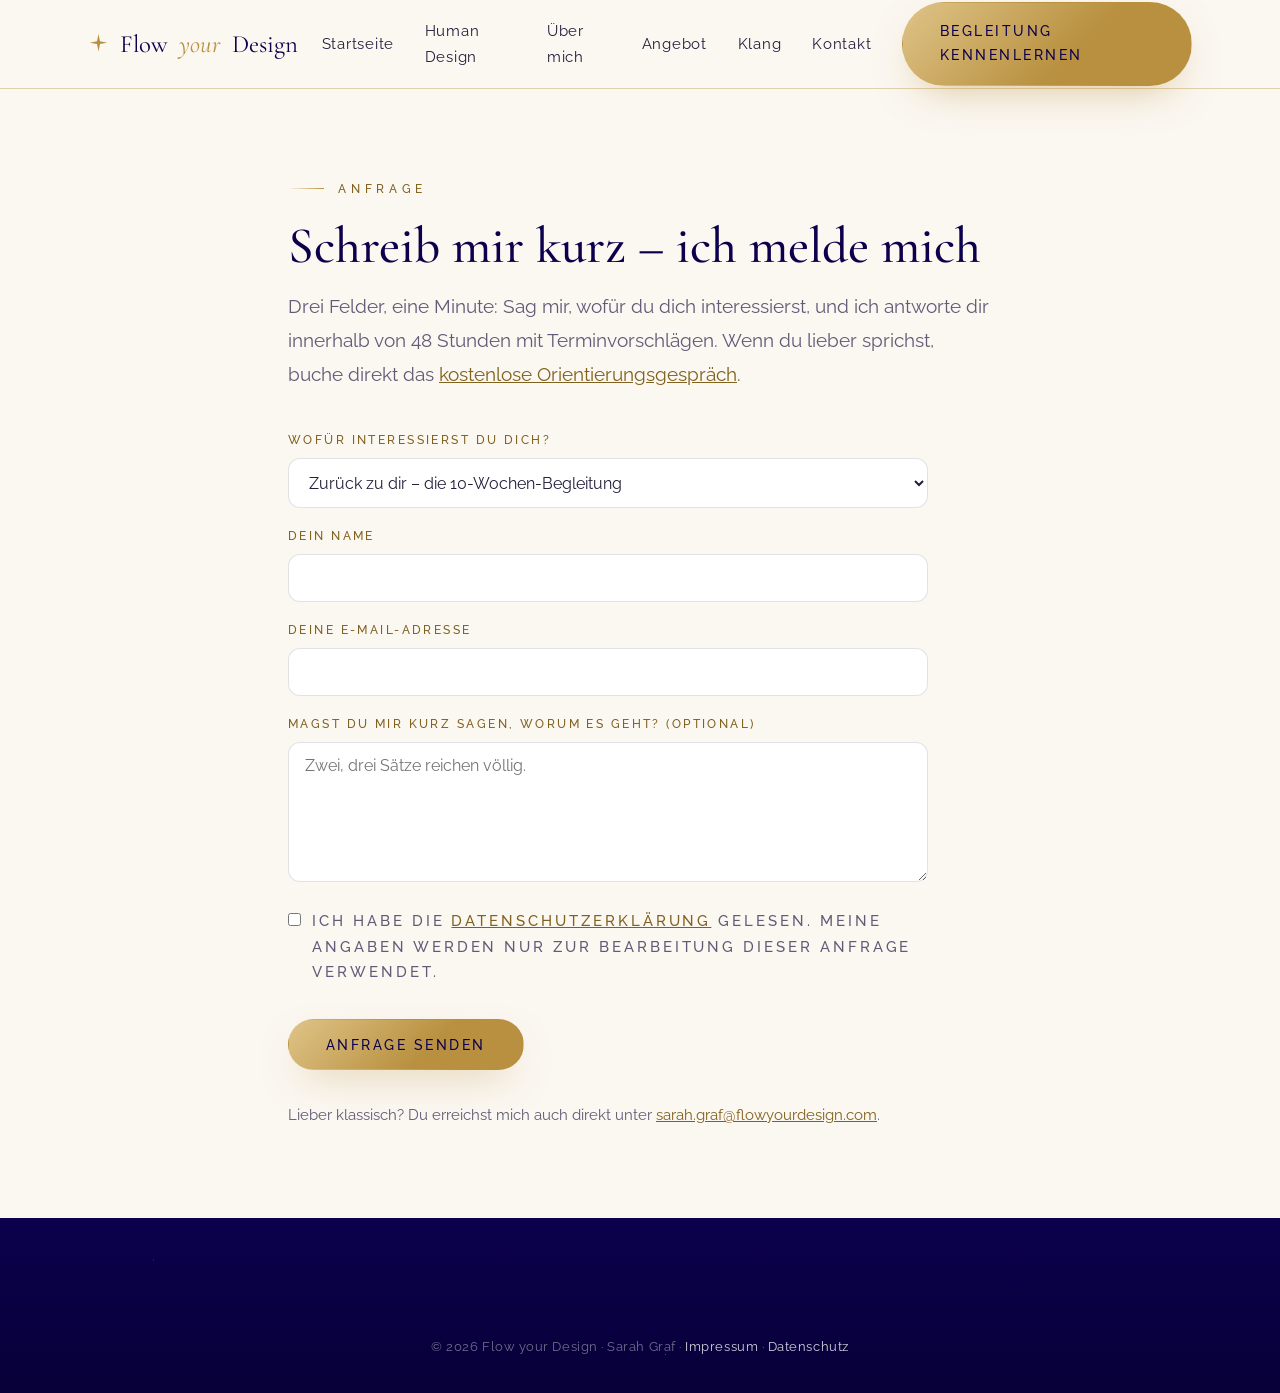
==== commit cabfa133: "Add files via upload" ====
--- a/anfrage.html
+++ b/anfrage.html
@@ -50,6 +50,8 @@
           <label for="angebot">Wofür interessierst du dich?</label>
           <select id="angebot" name="Angebot" required>
             <option value="Zurück zu dir (10 Wochen)">Zurück zu dir – die 10-Wochen-Begleitung</option>
+            <option value="Klar entscheiden (3 Sessions)">Klar entscheiden – 3 Sessions bei einer großen Entscheidung</option>
+            <option value="Flow Circle – Warteliste">Flow Circle – Warteliste für den monatlichen Frauenkreis</option>
             <option value="Dein Design im Alltag (Reading)">Dein Design im Alltag – Reading, 90 Min</option>
             <option value="Du und dein Kind (Familien-Reading)">Du und dein Kind – Familien-Reading, 120 Min</option>
             <option value="Eure Familiendynamik (150 Min)">Eure Familiendynamik – 150 Min, bis 4 Charts</option>
--- a/fonts/fonts.css
+++ b/fonts/fonts.css
@@ -1,4 +1,15 @@
-/* Lokale variable Schriften – keine Übertragung an Dritte */
+/* Lokale Schriften – keine Übertragung an Dritte */
+
+/* TAN Twinkle ist eine kommerzielle Schrift (TAN Type Foundry).
+   Nach Lizenzkauf die Datei als TANTwinkle.woff2 in diesen Ordner legen –
+   bis dahin greift automatisch Cormorant Garamond als Fallback. */
+@font-face {
+  font-family: "TAN Twinkle";
+  src: url("TANTwinkle.woff2") format("woff2");
+  font-weight: 400;
+  font-style: normal;
+  font-display: swap;
+}
 @font-face {
   font-family: "Cormorant Garamond";
   src: url("CormorantGaramond.woff2") format("woff2");
@@ -14,15 +25,15 @@
   font-display: swap;
 }
 @font-face {
-  font-family: "Jost";
-  src: url("Jost.woff2") format("woff2");
+  font-family: "Raleway";
+  src: url("Raleway.woff2") format("woff2");
   font-weight: 100 900;
   font-style: normal;
   font-display: swap;
 }
 @font-face {
-  font-family: "Jost";
-  src: url("Jost-Italic.woff2") format("woff2");
+  font-family: "Raleway";
+  src: url("Raleway-Italic.woff2") format("woff2");
   font-weight: 100 900;
   font-style: italic;
   font-display: swap;
--- a/styles.css
+++ b/styles.css
@@ -6,9 +6,9 @@
    ============================================================== */
 
 :root {
-  --nacht: #0C0442;
-  --nacht-tief: #08022F;
-  --nacht-2: #1A1157;
+  --nacht: #0C004D;
+  --nacht-tief: #070038;
+  --nacht-2: #1B1166;
   --creme: #FBF7F1;
   --blush: #F6ECE3;
   --sand: #F1E7D7;
@@ -25,8 +25,8 @@
   --linie-gold: rgba(184, 144, 63, 0.4);
   --linie-hell: rgba(255, 255, 255, 0.16);
 
-  --font-display: "Cormorant Garamond", "Times New Roman", serif;
-  --font-body: "Jost", "Avenir Next", sans-serif;
+  --font-display: "TAN Twinkle", "Cormorant Garamond", "Times New Roman", serif;
+  --font-body: "Raleway", "Avenir Next", sans-serif;
 
   --w-content: 1200px;
   --w-narrow: 800px;
@@ -44,7 +44,7 @@
 body {
   font-family: var(--font-body);
   font-weight: 400;
-  font-size: 1.05rem;
+  font-size: 1.02rem;
   line-height: 1.72;
   color: var(--tinte);
   background: var(--creme);
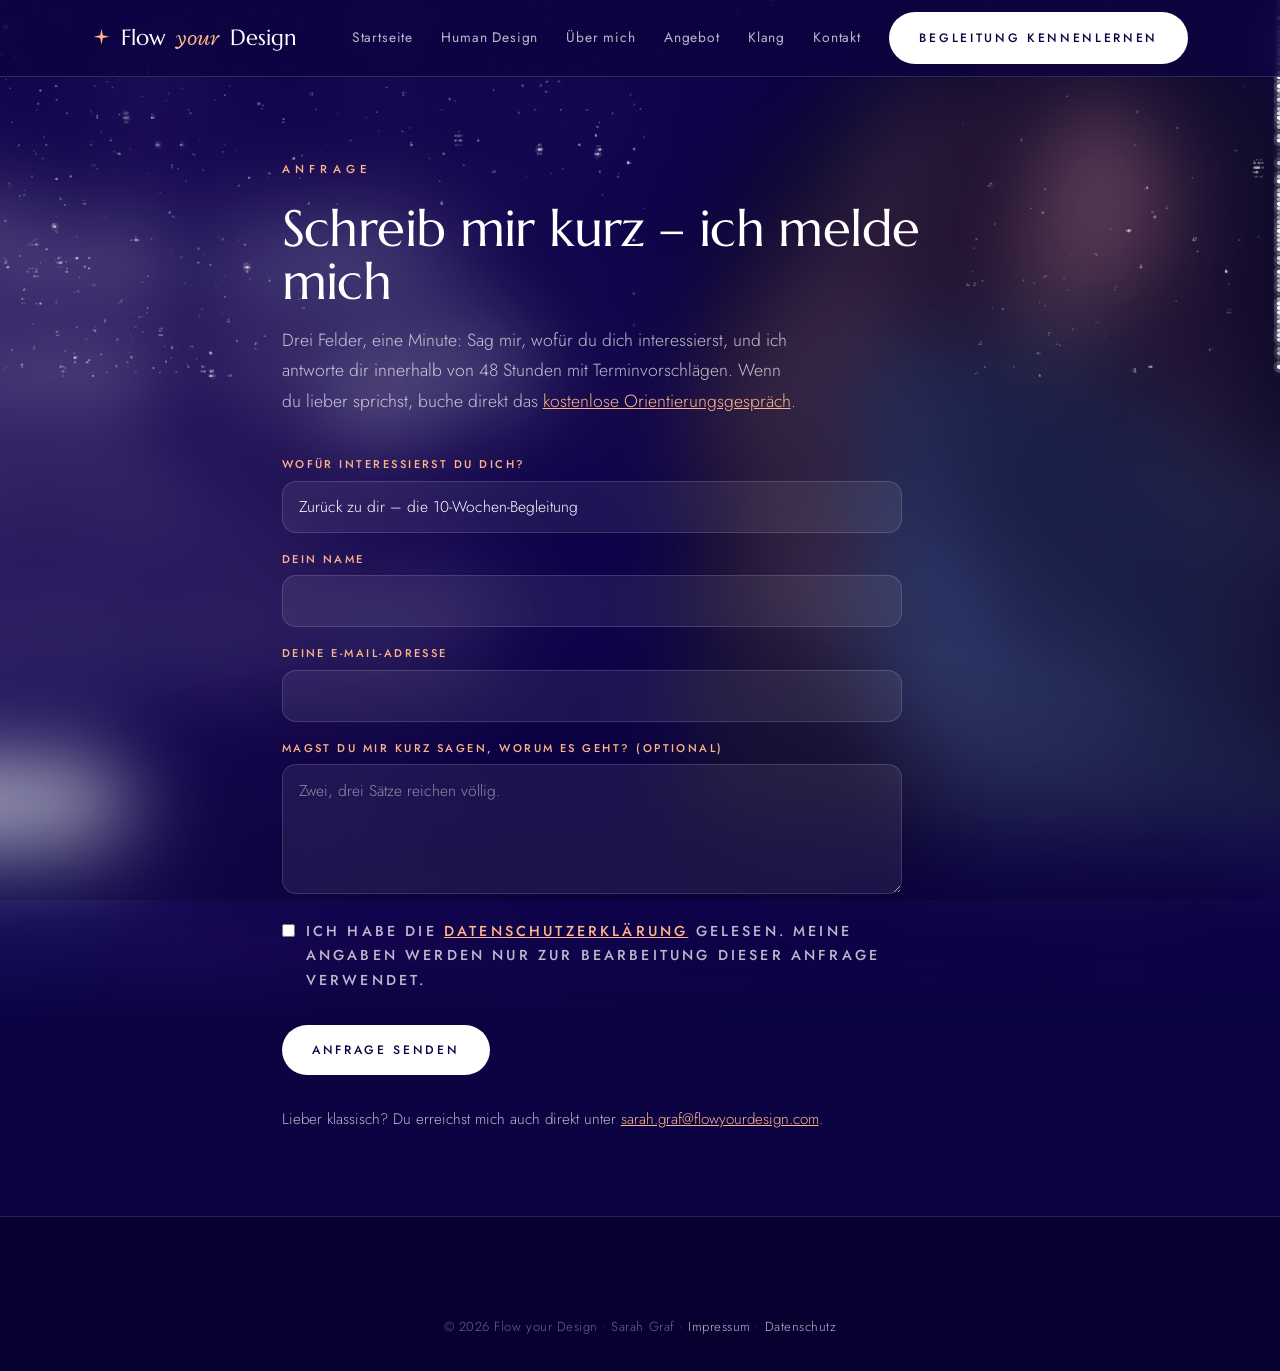
==== commit 96b15a16: "Add files via upload" ====
--- a/anfrage.html
+++ b/anfrage.html
@@ -2,6 +2,7 @@
 <html lang="de">
 <head>
   <meta charset="UTF-8">
+  <meta name="theme-color" content="#0C0442">
   <meta name="viewport" content="width=device-width, initial-scale=1.0">
   <title>Anfrage senden | Flow your Design</title>
   <meta name="description" content="Frage dein Reading, dein Coaching oder die 10-Wochen-Begleitung unverbindlich an. Antwort innerhalb von 48 Stunden.">
@@ -11,6 +12,12 @@
   <link rel="stylesheet" href="styles.css">
 </head>
 <body>
+
+<div class="himmel"></div>
+<div class="himmel-bild" id="himmel-bild"></div>
+<div class="himmel-tiefe"></div>
+<canvas id="sternenfeld"></canvas>
+
 
 <header class="header">
   <div class="wrap header__inner">
@@ -36,7 +43,7 @@
     <div class="wrap wrap--narrow">
       <span class="eyebrow">Anfrage</span>
       <h1 style="font-size: clamp(2.2rem, 5vw, 3.2rem); margin-bottom: 1rem;">Schreib mir kurz – ich melde mich</h1>
-      <p class="lead" style="margin-bottom: 2.4rem;">Drei Felder, eine Minute: Sag mir, wofür du dich interessierst, und ich antworte dir innerhalb von 48 Stunden mit Terminvorschlägen. Wenn du lieber sprichst, buche direkt das <a href="https://tidycal.com/flowyourdesign/wake-up-call" style="color: var(--gold-text);">kostenlose Orientierungsgespräch</a>.</p>
+      <p class="lead" style="margin-bottom: 2.4rem;">Drei Felder, eine Minute: Sag mir, wofür du dich interessierst, und ich antworte dir innerhalb von 48 Stunden mit Terminvorschlägen. Wenn du lieber sprichst, buche direkt das <a href="https://tidycal.com/flowyourdesign/wake-up-call" style="color: var(--gold);">kostenlose Orientierungsgespräch</a>.</p>
 
       <!-- FormSubmit: E-Mail-Zustellung ohne Backend. Vor Livegang einmal absenden und
            den Bestätigungslink in Sarahs Postfach anklicken (Aktivierung). -->
@@ -78,7 +85,7 @@
 
         <label class="form__check">
           <input type="checkbox" required>
-          <span>Ich habe die <a href="datenschutz.html" style="color: var(--gold-text);">Datenschutzerklärung</a> gelesen. Meine Angaben werden nur zur Bearbeitung dieser Anfrage verwendet.</span>
+          <span>Ich habe die <a href="datenschutz.html" style="color: var(--gold);">Datenschutzerklärung</a> gelesen. Meine Angaben werden nur zur Bearbeitung dieser Anfrage verwendet.</span>
         </label>
 
         <div class="btn-row" style="margin-top: 0.6rem;">
@@ -86,7 +93,7 @@
         </div>
       </form>
 
-      <p style="margin-top: 2rem; font-size: 0.95rem; color: var(--tinte-soft);">Lieber klassisch? Du erreichst mich auch direkt unter <a href="mailto:sarah.graf@flowyourdesign.com" style="color: var(--gold-text);">sarah.graf@flowyourdesign.com</a>.</p>
+      <p style="margin-top: 2rem; font-size: 0.95rem; color: var(--licht-weich);">Lieber klassisch? Du erreichst mich auch direkt unter <a href="mailto:sarah.graf@flowyourdesign.com" style="color: var(--gold);">sarah.graf@flowyourdesign.com</a>.</p>
     </div>
   </section>
 </main>
@@ -99,6 +106,8 @@
   </div>
 </footer>
 
+<script src="himmel.js" defer></script>
+<script src="himmel-init.js" defer></script>
 <script src="site.js"></script>
 <script>
   // Angebot aus dem Link vorauswählen (anfrage.html?angebot=...)
--- a/fonts/fonts.css
+++ b/fonts/fonts.css
@@ -1,40 +1,12 @@
-/* Lokale Schriften – keine Übertragung an Dritte */
+/* Lokale Schriften – Designsprache des Chartrechners */
 
-/* TAN Twinkle ist eine kommerzielle Schrift (TAN Type Foundry).
-   Nach Lizenzkauf die Datei als TANTwinkle.woff2 in diesen Ordner legen –
-   bis dahin greift automatisch Cormorant Garamond als Fallback. */
-@font-face {
-  font-family: "TAN Twinkle";
-  src: url("TANTwinkle.woff2") format("woff2");
-  font-weight: 400;
-  font-style: normal;
-  font-display: swap;
-}
-@font-face {
-  font-family: "Cormorant Garamond";
-  src: url("CormorantGaramond.woff2") format("woff2");
-  font-weight: 300 700;
-  font-style: normal;
-  font-display: swap;
-}
-@font-face {
-  font-family: "Cormorant Garamond";
-  src: url("CormorantGaramond-Italic.woff2") format("woff2");
-  font-weight: 300 700;
-  font-style: italic;
-  font-display: swap;
-}
-@font-face {
-  font-family: "Raleway";
-  src: url("Raleway.woff2") format("woff2");
-  font-weight: 100 900;
-  font-style: normal;
-  font-display: swap;
-}
-@font-face {
-  font-family: "Raleway";
-  src: url("Raleway-Italic.woff2") format("woff2");
-  font-weight: 100 900;
-  font-style: italic;
-  font-display: swap;
-}
+/* TAN Twinkle (kommerzielle Highlight-Schrift): nach Lizenzkauf als
+   TANTwinkle.woff2 hier ablegen – bis dahin greift Marcellus wie im Rechner. */
+@font-face { font-family: "TAN Twinkle"; src: url("TANTwinkle.woff2") format("woff2"); font-weight: 400; font-style: normal; font-display: swap; }
+@font-face { font-family: "Marcellus"; src: url("Marcellus.woff2") format("woff2"); font-weight: 400; font-style: normal; font-display: swap; }
+@font-face { font-family: "Radley"; src: url("Radley.woff2") format("woff2"); font-weight: 400; font-style: normal; font-display: swap; }
+@font-face { font-family: "Radley"; src: url("Radley-Italic.woff2") format("woff2"); font-weight: 400; font-style: italic; font-display: swap; }
+@font-face { font-family: "Jost"; src: url("Jost.woff2") format("woff2"); font-weight: 100 900; font-style: normal; font-display: swap; }
+@font-face { font-family: "Jost"; src: url("Jost-Italic.woff2") format("woff2"); font-weight: 100 900; font-style: italic; font-display: swap; }
+/* Raleway bleibt im Ordner, falls Sarah später zurück will: eine Zeile in styles.css */
+@font-face { font-family: "Raleway"; src: url("Raleway.woff2") format("woff2"); font-weight: 100 900; font-style: normal; font-display: swap; }
--- a/styles.css
+++ b/styles.css
@@ -1,182 +1,154 @@
 /* ==============================================================
-   Flow your Design — Designsystem v3
-   Konzept: Morgenlicht & Nachtfenster
-   Helle, warme Basis (Sarahs Website) · Nachtblau nur als Fenster
-   (ihr Chartrechner) · Gold als feine Prägung, nie als Effekt
+   Flow your Design — Designsystem v4
+   Exakte Designsprache des Chartrechners:
+   Nachthimmel (Original-Verlauf + Sternenfeld), Glas-Abschnitte,
+   Marcellus/Radley/Jost, Pfirsich-Gold #FFB489, weiße Pillen-Buttons
    ============================================================== */
 
 :root {
-  --nacht: #0C004D;
-  --nacht-tief: #070038;
-  --nacht-2: #1B1166;
-  --creme: #FBF7F1;
-  --blush: #F6ECE3;
-  --sand: #F1E7D7;
-  --gold: #B8903F;
-  --gold-text: #80611F;
-  --gold-hell: #DFC488;
-  --gold-blass: rgba(184, 144, 63, 0.32);
-  --rose: #D8A79B;
-  --tinte: #241E3C;
-  --tinte-soft: #625B78;
-  --weiss: #FFFFFF;
-
-  --linie: rgba(36, 30, 60, 0.13);
-  --linie-gold: rgba(184, 144, 63, 0.4);
-  --linie-hell: rgba(255, 255, 255, 0.16);
-
-  --font-display: "TAN Twinkle", "Cormorant Garamond", "Times New Roman", serif;
-  --font-body: "Raleway", "Avenir Next", sans-serif;
-
-  --w-content: 1200px;
+  --nacht: #0C0442;
+  --nacht-tief: #080130;
+  --indigo: #120650;
+  --indigo-hell: #1A0D5A;
+  --nav: rgba(13, 3, 63, 0.78);
+  --violett: #7A62E8;
+  --gold: #FFB489;
+  --rose: #F6A9D0;
+  --mint: #B8D9C8;
+  --em: #EBD9FF;
+  --licht: #FFFFFF;
+  --licht-weich: rgba(255, 255, 255, 0.72);
+  --licht-leise: rgba(255, 255, 255, 0.5);
+  --glas: rgba(255, 255, 255, 0.06);
+  --glas-rand: rgba(255, 255, 255, 0.14);
+  --gold-rand: rgba(255, 180, 137, 0.32);
+
+  --font-display: "TAN Twinkle", "Marcellus", "Radley", Georgia, serif;
+  --font-italic: "Radley", Georgia, serif;
+  --font-body: "Jost", system-ui, sans-serif;
+
+  --w-content: 1180px;
   --w-narrow: 800px;
-  --radius: 22px;
+  --radius: 24px;
   --ease: cubic-bezier(0.22, 1, 0.36, 1);
-
-  --shadow-1: 0 14px 38px -18px rgba(12, 4, 66, 0.18);
-  --shadow-2: 0 34px 80px -30px rgba(12, 4, 66, 0.3);
 }
 
 * { margin: 0; padding: 0; box-sizing: border-box; }
-
 html { scroll-behavior: smooth; }
 
 body {
   font-family: var(--font-body);
-  font-weight: 400;
-  font-size: 1.02rem;
-  line-height: 1.72;
-  color: var(--tinte);
-  background: var(--creme);
+  font-weight: 300;
+  font-size: 1.03rem;
+  line-height: 1.7;
+  color: var(--licht);
+  background: var(--nacht);
   -webkit-font-smoothing: antialiased;
-  text-rendering: optimizeLegibility;
   overflow-x: hidden;
 }
 
 img { max-width: 100%; display: block; }
-
-::selection { background: var(--gold-hell); color: var(--nacht); }
+::selection { background: var(--gold); color: var(--nacht); }
+
+/* ---------------- Himmel (fixe Ebenen wie im Rechner) ---------------- */
+
+.himmel { position: fixed; inset: 0; z-index: -3; background: var(--nacht); }
+.himmel-bild {
+  position: fixed; inset: -6%; z-index: -2;
+  background-size: cover; background-position: center;
+  filter: blur(26px) saturate(1.12);
+  opacity: 0.95; transform: scale(1.06);
+}
+.himmel-tiefe {
+  position: fixed; inset: 0; z-index: -1;
+  background: radial-gradient(120% 80% at 50% 120%, rgba(8, 1, 44, 0.85), transparent 62%);
+}
+#sternenfeld { position: fixed; inset: 0; z-index: 0; pointer-events: none; }
+
+main, .header, .footer, .marquee, .trustbar { position: relative; z-index: 1; }
 
 /* ---------------- Typografie ---------------- */
 
 h1, h2, h3, .display {
   font-family: var(--font-display);
-  font-weight: 500;
-  line-height: 1.06;
-  color: var(--nacht);
-}
-
-h1 { font-size: clamp(2.5rem, 5.5vw, 4.3rem); }
-h2 { font-size: clamp(2.1rem, 4.4vw, 3.4rem); }
-h3 { font-size: clamp(1.4rem, 2.4vw, 1.8rem); }
+  font-weight: 300;
+  line-height: 1.1;
+  color: var(--licht);
+}
+h1 { font-size: clamp(2.7rem, 6.6vw, 5rem); line-height: 1.04; letter-spacing: -0.012em; }
+h2 { font-size: clamp(1.9rem, 4.2vw, 2.7rem); line-height: 1.16; }
+h3 { font-size: clamp(1.3rem, 2.2vw, 1.6rem); }
 
 h1 em, h2 em, h3 em, .display em {
+  font-family: var(--font-italic);
   font-style: italic;
   font-weight: 400;
+  color: var(--em);
+}
+
+.eyebrow {
+  display: block;
+  font-size: 0.72rem;
+  font-weight: 500;
+  letter-spacing: 0.46em;
+  text-transform: uppercase;
   color: var(--gold);
-}
-
-.eyebrow {
-  display: flex;
-  align-items: center;
-  gap: 0.9rem;
-  font-size: 0.73rem;
-  font-weight: 500;
-  letter-spacing: 0.4em;
-  text-transform: uppercase;
-  color: var(--gold-text);
-  margin-bottom: 1.3rem;
-}
-.eyebrow::before {
-  content: "";
-  width: 36px;
-  height: 1px;
-  background: linear-gradient(90deg, transparent, var(--gold));
-  flex: none;
-}
-.eyebrow--center { justify-content: center; }
-.eyebrow--center::after {
-  content: "";
-  width: 36px;
-  height: 1px;
-  background: linear-gradient(90deg, var(--gold), transparent);
-  flex: none;
-}
+  margin-bottom: 1.4rem;
+}
+.eyebrow--center { text-align: center; }
+.eyebrow::before, .eyebrow::after { display: none; }
 
 @media (max-width: 540px) {
-  .eyebrow { letter-spacing: 0.26em; font-size: 0.66rem; line-height: 1.9; }
-}
-
-.lead { font-size: clamp(1.08rem, 1.5vw, 1.18rem); line-height: 1.8; color: var(--tinte-soft); max-width: 62ch; }
-
+  .eyebrow { letter-spacing: 0.28em; font-size: 0.66rem; line-height: 1.9; }
+}
+
+.lead {
+  font-size: clamp(1.02rem, 1.4vw, 1.1rem);
+  line-height: 1.75;
+  color: var(--licht-weich);
+  max-width: 52ch;
+}
+p { color: var(--licht-weich); }
+h1 + p, h2 + p, h3 + p { margin-top: 0.4rem; }
+strong { color: var(--licht); font-weight: 500; }
 a { color: inherit; }
 
+.gold-link { color: var(--gold); }
+
 /* ---------------- Layout ---------------- */
 
-.wrap { max-width: var(--w-content); margin: 0 auto; padding: 0 clamp(1.3rem, 4.5vw, 3rem); }
+.wrap { max-width: var(--w-content); margin: 0 auto; padding: 0 clamp(1.2rem, 4vw, 2.6rem); }
 .wrap--narrow { max-width: var(--w-narrow); }
 
-.section { padding: clamp(3.5rem, 7vw, 6.5rem) 0; position: relative; }
-.section--blush { background: linear-gradient(180deg, var(--creme), var(--blush) 45%, var(--creme)); }
-.section--sand { background: linear-gradient(180deg, var(--creme), var(--sand) 50%, var(--creme)); }
-
-.section-head { max-width: 680px; margin-bottom: clamp(2.8rem, 5.5vw, 4.5rem); }
+.section { padding: clamp(3.2rem, 6.5vw, 5.5rem) 0; position: relative; }
+.section--sand, .section--blush, .night { background: transparent; }
+
+.section-head { max-width: 660px; margin-bottom: clamp(2.2rem, 4.5vw, 3.4rem); }
 .section-head--center { margin-left: auto; margin-right: auto; text-align: center; }
-.section-head p { margin-top: 1.2rem; }
-
-/* Editoriale Kopfzeile: Titel links, Fließtext rechts, an der Grundlinie */
+.section-head p { margin-top: 1rem; }
+.section-head--center .lead { margin-left: auto; margin-right: auto; }
+
 .editorial {
   display: grid;
   grid-template-columns: minmax(0, 1.05fr) minmax(0, 0.95fr);
-  gap: clamp(2rem, 5vw, 5rem);
+  gap: clamp(1.8rem, 4.5vw, 4.5rem);
   align-items: end;
-  margin-bottom: clamp(2.8rem, 5.5vw, 4.5rem);
-}
-.editorial .lead { padding-bottom: 0.5rem; }
+  margin-bottom: clamp(2.2rem, 4.5vw, 3.4rem);
+}
+.editorial .lead { padding-bottom: 0.4rem; }
 @media (max-width: 880px) {
   .editorial { grid-template-columns: minmax(0, 1fr); align-items: start; }
   .editorial .lead { padding-bottom: 0; }
 }
 
-/* ---------------- Bilder: nie verzerrt ---------------- */
-
-.media {
-  position: relative;
-  overflow: hidden;
+/* ---------------- Glas-Abschnitte (wie .abschnitt im Rechner) ---------------- */
+
+.glas, .card, .offer, .notice, .trust-list li {
+  background: var(--glas);
+  border: 1px solid var(--glas-rand);
   border-radius: var(--radius);
-  box-shadow: var(--shadow-2);
-}
-.media img {
-  width: 100%;
-  height: 100%;
-  object-fit: cover;
-  object-position: center 22%;
-}
-.media--tall { aspect-ratio: 4 / 5; }
-.media--arch {
-  aspect-ratio: 4 / 5;
-  border-radius: 999px 999px 26px 26px;
-}
-.media--wide { aspect-ratio: 16 / 10; }
-.media--panel {
-  background: var(--weiss);
-  padding: clamp(1rem, 2vw, 1.6rem);
-  border: 1px solid var(--linie-gold);
-}
-.media--panel img { object-fit: contain; height: auto; }
-
-/* Bogenrahmen mit Goldring */
-.ring {
-  position: relative;
-}
-.ring::before {
-  content: "";
-  position: absolute;
-  inset: -15px;
-  border: 1px solid var(--linie-gold);
-  border-radius: 999px 999px 34px 34px;
-  pointer-events: none;
-  z-index: 1;
+  backdrop-filter: blur(12px);
+  -webkit-backdrop-filter: blur(12px);
 }
 
 /* ---------------- Header ---------------- */
@@ -185,43 +157,43 @@
   position: sticky;
   top: 0;
   z-index: 80;
-  background: rgba(251, 247, 241, 0.9);
-  backdrop-filter: blur(14px);
-  -webkit-backdrop-filter: blur(14px);
-  border-bottom: 1px solid var(--linie-gold);
-}
-
+  background: var(--nav);
+  backdrop-filter: blur(16px);
+  -webkit-backdrop-filter: blur(16px);
+  border-bottom: 1px solid var(--glas-rand);
+}
 .header__inner {
   display: flex;
   align-items: center;
   justify-content: space-between;
   gap: 1.5rem;
-  min-height: 88px;
-}
-
+  min-height: 76px;
+}
 .brand {
   display: flex;
   align-items: center;
-  gap: 0.7rem;
+  gap: 0.65rem;
   font-family: var(--font-display);
-  font-size: 1.55rem;
-  color: var(--nacht);
+  font-size: 1.35rem;
+  color: var(--licht);
   text-decoration: none;
   white-space: nowrap;
 }
-.brand em { color: var(--gold); font-style: italic; }
-.brand svg { width: 21px; height: 21px; color: var(--gold); flex: none; }
-
-.nav { display: flex; align-items: center; gap: clamp(1.1rem, 2.4vw, 2.2rem); }
+.brand em { font-family: var(--font-italic); font-style: italic; color: var(--gold); }
+.brand svg { width: 19px; height: 19px; color: var(--gold); flex: none; }
+
+.nav { display: flex; align-items: center; gap: clamp(1rem, 2.2vw, 2rem); }
 .nav a:not(.btn) {
   position: relative;
   text-decoration: none;
-  font-size: 0.93rem;
+  font-size: 0.86rem;
   font-weight: 400;
-  letter-spacing: 0.05em;
-  color: var(--tinte);
+  letter-spacing: 0.06em;
+  color: var(--licht-weich);
   padding: 0.4rem 0;
-}
+  transition: color 0.25s;
+}
+.nav a:not(.btn):hover, .nav a.is-active:not(.btn) { color: var(--licht); }
 .nav a:not(.btn)::after {
   content: "";
   position: absolute;
@@ -231,27 +203,24 @@
   background: var(--gold);
   transition: right 0.4s var(--ease);
 }
-.nav a:not(.btn):hover::after,
-.nav a:not(.btn):focus-visible::after,
-.nav a.is-active:not(.btn)::after { right: 0; }
-.nav a.is-active:not(.btn) { color: var(--nacht); }
+.nav a:not(.btn):hover::after, .nav a.is-active:not(.btn)::after { right: 0; }
 
 .nav-toggle {
   display: none;
-  background: none;
-  border: 1px solid var(--linie-gold);
+  background: transparent;
+  border: 1px solid var(--glas-rand);
   border-radius: 999px;
-  padding: 0.55rem 1.1rem;
+  padding: 0.5rem 1.1rem;
   cursor: pointer;
-  color: var(--nacht);
+  color: var(--licht);
   font-family: var(--font-body);
-  font-size: 0.8rem;
+  font-size: 0.74rem;
   font-weight: 500;
   letter-spacing: 0.2em;
   text-transform: uppercase;
 }
 
-@media (max-width: 960px) {
+@media (max-width: 1020px) {
   .nav-toggle { display: block; }
   .nav {
     position: absolute;
@@ -260,267 +229,250 @@
     flex-direction: column;
     align-items: stretch;
     gap: 0;
-    background: var(--creme);
-    border-bottom: 1px solid var(--linie-gold);
+    background: rgba(10, 2, 52, 0.97);
+    backdrop-filter: blur(18px);
+    border-bottom: 1px solid var(--glas-rand);
     display: none;
-    padding: 0.4rem 0 1.4rem;
-    box-shadow: var(--shadow-1);
+    padding: 0.3rem 0 1.3rem;
   }
   .nav.is-open { display: flex; }
-  .nav a:not(.btn) { padding: 0.95rem clamp(1.3rem, 4.5vw, 3rem); border-bottom: 1px solid var(--linie); }
+  .nav a:not(.btn) { padding: 0.9rem clamp(1.2rem, 4vw, 2.6rem); border-bottom: 1px solid rgba(255,255,255,0.08); }
   .nav a:not(.btn)::after { display: none; }
-  .nav .btn { margin: 1.1rem clamp(1.3rem, 4.5vw, 3rem) 0; text-align: center; }
-}
-
-/* ---------------- Buttons ---------------- */
+  .nav .btn { margin: 1rem clamp(1.2rem, 4vw, 2.6rem) 0; justify-content: center; }
+}
+
+/* ---------------- Buttons: weiße Pille + leise Variante (wie im Rechner) ---------------- */
 
 .btn {
-  position: relative;
   display: inline-flex;
   align-items: center;
   justify-content: center;
-  gap: 0.6rem;
+  gap: 0.55rem;
   font-family: var(--font-body);
-  font-size: 0.87rem;
+  font-size: 0.76rem;
   font-weight: 500;
-  letter-spacing: 0.18em;
+  letter-spacing: 0.22em;
   text-transform: uppercase;
   text-decoration: none;
-  padding: 1.05rem 2.3rem;
+  min-height: 50px;
+  padding: 0.95rem 1.9rem;
   border-radius: 999px;
-  border: 1px solid transparent;
+  border: none;
   cursor: pointer;
-  overflow: hidden;
-  transition: transform 0.35s var(--ease), box-shadow 0.35s var(--ease), background 0.35s, color 0.35s, border-color 0.35s;
-}
-.btn:hover, .btn:focus-visible { transform: translateY(-2px); }
-
-.btn--gold {
-  background: linear-gradient(135deg, var(--gold-hell), var(--gold) 60%);
+  transition: transform 0.18s ease, box-shadow 0.3s ease, background 0.2s, color 0.2s, border-color 0.2s;
+  -webkit-tap-highlight-color: transparent;
+}
+.btn--gold, .btn--nacht {
   color: var(--nacht);
-  box-shadow: 0 16px 40px -16px rgba(184, 144, 63, 0.55);
-}
-.btn--nacht { background: var(--nacht); color: var(--weiss); box-shadow: var(--shadow-1); }
-.btn--nacht:hover { background: var(--nacht-2); }
-.btn--ghost { border-color: var(--linie-gold); color: var(--nacht); background: transparent; }
-.btn--ghost:hover { border-color: var(--gold); background: rgba(184,144,63,0.07); }
-
-.btn-row { display: flex; flex-wrap: wrap; gap: 1.1rem; align-items: center; }
-
-/* ---------------- Hero: Morgenlicht ---------------- */
-
-.hero {
-  position: relative;
-  background:
-    radial-gradient(900px 520px at 88% 0%, rgba(216, 167, 155, 0.28), transparent 60%),
-    radial-gradient(700px 480px at 0% 100%, rgba(223, 196, 136, 0.22), transparent 55%),
-    linear-gradient(180deg, var(--creme), var(--blush) 70%, var(--creme));
-  overflow: hidden;
-}
-
-/* Mandala als feine Goldprägung, langsam drehend */
+  background: var(--licht);
+}
+.btn--gold:hover, .btn--nacht:hover, .btn--gold:focus-visible, .btn--nacht:focus-visible {
+  transform: translateY(-2px);
+  box-shadow: 0 18px 40px -14px rgba(255, 255, 255, 0.5);
+}
+.btn--ghost {
+  color: var(--licht-weich);
+  background: transparent;
+  border: 1px solid var(--glas-rand);
+  font-size: 0.72rem;
+  letter-spacing: 0.2em;
+}
+.btn--ghost:hover, .btn--ghost:focus-visible {
+  background: rgba(255, 255, 255, 0.08);
+  color: var(--licht);
+  border-color: rgba(255, 255, 255, 0.3);
+}
+
+.btn-row { display: flex; flex-wrap: wrap; gap: 0.9rem; align-items: center; }
+
+/* ---------------- Hero ---------------- */
+
+.hero { position: relative; overflow: hidden; }
+
 .mandala {
   position: absolute;
   top: 50%;
-  right: max(-16vw, -260px);
-  width: clamp(600px, 64vw, 1020px);
-  height: clamp(600px, 64vw, 1020px);
+  right: max(-14vw, -240px);
+  width: clamp(560px, 58vw, 940px);
+  height: clamp(560px, 58vw, 940px);
   transform: translateY(-50%);
   pointer-events: none;
-}
-.mandala__spin {
-  transform-origin: 50% 50%;
-  animation: mandala-drehen 260s linear infinite;
-}
+  z-index: 0;
+  opacity: 0.6;
+}
+.mandala__spin { transform-origin: 50% 50%; animation: mandala-drehen 240s linear infinite; }
 @keyframes mandala-drehen { to { transform: rotate(360deg); } }
 .mandala circle { fill: none; }
-.mandala .ring-fein { stroke: rgba(184, 144, 63, 0.42); stroke-width: 0.6; }
-.mandala .ring-tore { stroke: rgba(184, 144, 63, 0.45); stroke-width: 8; }
-.mandala .ring-linien { stroke: rgba(184, 144, 63, 0.18); stroke-width: 13; }
-.mandala .punkt { fill: var(--gold); opacity: 0.55; }
+.mandala .ring-fein { stroke: rgba(255, 255, 255, 0.16); stroke-width: 0.5; }
+.mandala .ring-tore { stroke: rgba(255, 180, 137, 0.4); stroke-width: 8; }
+.mandala .ring-linien { stroke: rgba(122, 98, 232, 0.35); stroke-width: 13; }
+.mandala .punkt { fill: var(--gold); opacity: 0.75; animation: funkeln 6s ease-in-out infinite; }
+@keyframes funkeln { 0%, 100% { opacity: 0.35; } 50% { opacity: 0.9; } }
 
 .hero__inner {
   position: relative;
   z-index: 2;
   display: grid;
-  grid-template-columns: minmax(0, 1.08fr) minmax(0, 0.92fr);
-  gap: clamp(2.5rem, 6vw, 5.5rem);
-  align-items: center;
-  padding-top: clamp(4rem, 8vw, 6.5rem);
-  padding-bottom: clamp(4.5rem, 9vw, 7rem);
-}
-
-.hero h1 { letter-spacing: -0.01em; }
-.hero .lead { margin: 1.7rem 0 2.6rem; max-width: 33rem; }
+  grid-template-columns: minmax(0, 1.1fr) minmax(0, 0.9fr);
+  gap: clamp(2.2rem, 5.5vw, 5rem);
+  align-items: center;
+  padding-top: clamp(3rem, 6.5vw, 5.5rem);
+  padding-bottom: clamp(3.4rem, 7vw, 6rem);
+}
+.hero .lead { margin: 1.5rem 0 2.2rem; }
+
+.brandline {
+  display: block;
+  font-family: var(--font-italic);
+  font-style: italic;
+  font-size: clamp(1.1rem, 1.7vw, 1.35rem);
+  color: var(--gold);
+  margin-bottom: 0.8rem;
+}
 
 .hero__hint {
   display: flex;
   align-items: center;
   gap: 0.6rem;
-  margin-top: 1.6rem;
-  font-size: 0.87rem;
-  letter-spacing: 0.04em;
-  color: var(--tinte-soft);
+  margin-top: 1.4rem;
+  font-size: 0.85rem;
+  color: var(--licht-leise);
 }
 .hero__hint svg { width: 15px; height: 15px; flex: none; color: var(--gold); }
 
-/* Portrait mit schwebender Signaturkarte */
-.portrait {
+/* Portrait im Bogen (wie .hero-bogen im Rechner) */
+.portrait { position: relative; justify-self: center; width: min(100%, 420px); z-index: 2; }
+.media {
   position: relative;
-  justify-self: center;
-  width: min(100%, 460px);
-}
-.portrait .media--arch { box-shadow: var(--shadow-2); }
+  overflow: hidden;
+  border-radius: var(--radius);
+  border: 1px solid rgba(255, 255, 255, 0.16);
+  background: radial-gradient(120% 90% at 50% 12%, rgba(122, 98, 232, 0.55), rgba(18, 10, 56, 0.9) 68%);
+}
+.media img { width: 100%; height: 100%; object-fit: cover; object-position: center 24%; }
+.media--tall { aspect-ratio: 4 / 5; }
+.media--arch { aspect-ratio: 1 / 1.2; border-radius: 50% 50% 14px 14px / 38% 38% 3% 3%; }
+.media--arch::after {
+  content: "";
+  position: absolute;
+  inset: 0;
+  background: linear-gradient(180deg, rgba(12, 4, 66, 0) 55%, rgba(12, 4, 66, 0.5) 100%);
+  pointer-events: none;
+}
+.media--wide { aspect-ratio: 16 / 10; }
+.media--panel {
+  background: rgba(255, 255, 255, 0.96);
+  padding: clamp(0.9rem, 1.8vw, 1.4rem);
+  border: 1px solid var(--gold-rand);
+  border-radius: 20px;
+}
+.media--panel img { object-fit: contain; height: auto; }
+
+.ring::before {
+  content: "";
+  position: absolute;
+  inset: -13px;
+  border: 1px solid rgba(255, 180, 137, 0.35);
+  border-radius: 50% 50% 20px 20px / 38% 38% 4% 4%;
+  pointer-events: none;
+  z-index: 1;
+}
+
 .portrait .badge {
   position: absolute;
-  left: -1.6rem;
-  bottom: 2.4rem;
+  left: -1.4rem;
+  bottom: 2rem;
   z-index: 3;
-  background: rgba(255, 255, 255, 0.9);
-  backdrop-filter: blur(8px);
-  border: 1px solid var(--linie-gold);
+  background: rgba(13, 3, 63, 0.72);
+  backdrop-filter: blur(10px);
+  border: 1px solid var(--glas-rand);
   border-radius: 16px;
-  box-shadow: var(--shadow-1);
-  padding: 0.9rem 1.3rem;
-  display: flex;
-  align-items: center;
-  gap: 0.8rem;
-}
-.portrait .badge svg { width: 26px; height: 26px; color: var(--gold); flex: none; }
+  padding: 0.85rem 1.2rem;
+  display: flex;
+  align-items: center;
+  gap: 0.75rem;
+}
+.portrait .badge svg { width: 24px; height: 24px; color: var(--gold); flex: none; }
 .portrait .badge strong {
   display: block;
   font-family: var(--font-display);
-  font-size: 1.15rem;
-  font-weight: 500;
-  color: var(--nacht);
+  font-size: 1.05rem;
+  font-weight: 400;
+  color: var(--licht);
   line-height: 1.2;
 }
-.portrait .badge span { font-size: 0.78rem; letter-spacing: 0.14em; text-transform: uppercase; color: var(--tinte-soft); }
+.portrait .badge span { font-size: 0.72rem; letter-spacing: 0.14em; text-transform: uppercase; color: var(--licht-leise); }
 
 @media (max-width: 920px) {
   .hero__inner { grid-template-columns: minmax(0, 1fr); }
-  .portrait { width: min(84%, 380px); }
-  .portrait .badge { left: -0.6rem; }
-  .mandala { top: 8%; right: -55%; opacity: 0.6; transform: none; width: 560px; height: 560px; }
+  .portrait { width: min(80%, 340px); }
+  .mandala { top: 6%; right: -50%; opacity: 0.35; transform: none; width: 520px; height: 520px; }
+}
+
+/* ---------------- Herzensworte-Laufband ---------------- */
+
+.marquee {
+  background: rgba(8, 1, 48, 0.55);
+  backdrop-filter: blur(8px);
+  border-top: 1px solid var(--glas-rand);
+  border-bottom: 1px solid var(--glas-rand);
+  overflow: hidden;
+  padding: 0.95rem 0;
+}
+.marquee__track { display: flex; gap: 4.2rem; width: max-content; animation: laufband 52s linear infinite; }
+.marquee:hover .marquee__track { animation-play-state: paused; }
+@keyframes laufband { to { transform: translateX(-50%); } }
+.marquee span {
+  font-family: var(--font-italic);
+  font-style: italic;
+  font-size: 1.08rem;
+  color: var(--gold);
+  white-space: nowrap;
+  display: flex;
+  align-items: center;
+  gap: 4.2rem;
+}
+.marquee span::after {
+  content: "";
+  width: 5px; height: 5px;
+  background: var(--gold);
+  transform: rotate(45deg);
+  flex: none;
+  opacity: 0.7;
 }
 
 /* ---------------- Vertrauensleiste ---------------- */
 
-.trustbar {
-  background: var(--sand);
-  border-top: 1px solid var(--linie-gold);
-  border-bottom: 1px solid var(--linie-gold);
-  padding: 1.05rem 0;
-}
-.trustbar ul {
-  list-style: none;
-  display: flex;
-  flex-wrap: wrap;
-  justify-content: center;
-  gap: 0.9rem 0;
-}
+.trustbar { padding: 1rem 0; border-bottom: 1px solid rgba(255,255,255,0.08); }
+.trustbar ul { list-style: none; display: flex; flex-wrap: wrap; justify-content: center; gap: 0.8rem 0; }
 .trustbar li {
   display: flex;
   align-items: center;
-  font-size: 0.78rem;
+  font-size: 0.72rem;
   font-weight: 500;
-  letter-spacing: 0.16em;
+  letter-spacing: 0.18em;
   text-transform: uppercase;
-  color: var(--gold-text);
+  color: var(--licht-leise);
   white-space: nowrap;
 }
 .trustbar li + li::before {
   content: "";
-  width: 6px; height: 6px;
+  width: 5px; height: 5px;
   background: var(--gold);
+  opacity: 0.7;
   transform: rotate(45deg);
-  margin: 0 1.4rem;
+  margin: 0 1.3rem;
   flex: none;
 }
 @media (max-width: 760px) {
-  .trustbar ul { flex-direction: column; align-items: center; gap: 0.55rem; }
+  .trustbar ul { flex-direction: column; align-items: center; gap: 0.5rem; }
   .trustbar li { white-space: normal; text-align: center; letter-spacing: 0.12em; }
   .trustbar li + li::before { display: none; }
 }
 
-/* ---------------- Markenzeile im Hero ---------------- */
-
-.brandline {
-  display: block;
-  font-family: var(--font-display);
-  font-style: italic;
-  font-size: clamp(1.15rem, 1.8vw, 1.45rem);
-  color: var(--gold-text);
-  margin-bottom: 0.9rem;
-}
-
-/* ---------------- Anfrageformular ---------------- */
-
-.form { display: grid; gap: 1.1rem; max-width: 640px; }
-.form label {
-  display: block;
-  font-size: 0.76rem;
-  font-weight: 500;
-  letter-spacing: 0.2em;
-  text-transform: uppercase;
-  color: var(--gold-text);
-  margin-bottom: 0.45rem;
-}
-.form input, .form select, .form textarea {
-  width: 100%;
-  font-family: var(--font-body);
-  font-size: 1rem;
-  color: var(--tinte);
-  background: var(--weiss);
-  border: 1px solid var(--linie);
-  border-radius: 12px;
-  padding: 0.85rem 1rem;
-  transition: border-color 0.25s, box-shadow 0.25s;
-}
-.form textarea { min-height: 140px; resize: vertical; }
-.form input:focus, .form select:focus, .form textarea:focus {
-  outline: none;
-  border-color: var(--gold);
-  box-shadow: 0 0 0 3px rgba(184, 144, 63, 0.18);
-}
-.form .form__check { display: flex; gap: 0.7rem; align-items: flex-start; font-size: 0.92rem; color: var(--tinte-soft); }
-.form .form__check input { width: auto; margin-top: 0.3rem; }
-
-/* ---------------- Nachtfenster (dunkle Sektionen) ---------------- */
-
-.night {
-  position: relative;
-  background:
-    radial-gradient(1000px 520px at 80% 6%, rgba(84, 58, 178, 0.32), transparent 60%),
-    linear-gradient(178deg, var(--nacht-tief), var(--nacht) 55%, var(--nacht-tief));
-  color: rgba(255, 255, 255, 0.86);
-  overflow: hidden;
-}
-.night::before {
-  content: "";
-  position: absolute;
-  inset: 0;
-  pointer-events: none;
-  background-image:
-    radial-gradient(1.3px 1.3px at 21px 33px, rgba(255,255,255,0.85), transparent 55%),
-    radial-gradient(1px 1px at 67% 14%, rgba(223,196,136,0.8), transparent 55%),
-    radial-gradient(1.4px 1.4px at 14% 82%, rgba(255,255,255,0.7), transparent 55%);
-  background-size: 520px 520px, 440px 440px, 640px 640px;
-}
-.night > .wrap { position: relative; z-index: 2; }
-.night h2, .night h3 { color: var(--weiss); }
-.night h2 em, .night h3 em { color: var(--gold-hell); }
-.night .lead, .night p { color: rgba(255,255,255,0.75); }
-.night .eyebrow { color: var(--gold-hell); }
-.night .eyebrow::before { background: linear-gradient(90deg, transparent, var(--gold-hell)); }
-.night .hero__hint { color: rgba(255,255,255,0.55); }
-.night .hero__hint svg { color: var(--gold-hell); }
-.night .btn--ghost { border-color: var(--linie-hell); color: var(--weiss); }
-.night .btn--ghost:hover { border-color: var(--gold-hell); color: var(--gold-hell); background: rgba(223,196,136,0.08); }
-
-/* ---------------- Karten (Säulen) ---------------- */
-
-.grid { display: grid; gap: clamp(1.3rem, 2.6vw, 2.2rem); }
+/* ---------------- Karten ---------------- */
+
+.grid { display: grid; gap: clamp(1.1rem, 2.2vw, 1.8rem); }
 .grid--3 { grid-template-columns: repeat(3, 1fr); }
 .grid--2 { grid-template-columns: repeat(2, 1fr); }
 @media (max-width: 1000px) { .grid--3 { grid-template-columns: minmax(0, 1fr); } }
@@ -528,136 +480,100 @@
 
 .card {
   position: relative;
-  background: rgba(255,255,255,0.85);
-  border: 1px solid var(--linie);
-  border-radius: var(--radius);
-  padding: clamp(1.8rem, 3.2vw, 2.7rem);
-  box-shadow: var(--shadow-1);
+  padding: clamp(1.6rem, 2.8vw, 2.3rem);
   display: flex;
   flex-direction: column;
-  transition: transform 0.45s var(--ease), box-shadow 0.45s var(--ease), border-color 0.45s;
-}
-.card::before {
-  content: "";
-  position: absolute;
-  top: 0; left: 1.6rem; right: 1.6rem;
-  height: 1px;
-  background: linear-gradient(90deg, transparent, var(--gold), transparent);
-}
-.card:hover { box-shadow: var(--shadow-2); border-color: var(--linie-gold); }
-.card h3 { margin-bottom: 0.7rem; }
-.card p { color: var(--tinte-soft); font-size: 1.01rem; }
-
-.card__symbol { width: 52px; height: 52px; margin-bottom: 1.5rem; color: var(--gold); }
+  transition: border-color 0.3s, background 0.3s;
+}
+.card:hover { border-color: rgba(255, 255, 255, 0.28); }
+.card h3 { margin-bottom: 0.6rem; }
+.card p { font-size: 0.98rem; }
+
+/* Akzentkarten wie die Essenz-Karten des Rechners */
+.grid--3 .card:nth-child(1) { background: linear-gradient(165deg, rgba(255, 180, 137, 0.16), rgba(255, 255, 255, 0.03)); border-color: rgba(255, 180, 137, 0.32); }
+.grid--3 .card:nth-child(2) { background: linear-gradient(165deg, rgba(184, 217, 200, 0.14), rgba(255, 255, 255, 0.03)); border-color: rgba(184, 217, 200, 0.3); }
+.grid--3 .card:nth-child(3) { background: linear-gradient(165deg, rgba(246, 169, 208, 0.14), rgba(255, 255, 255, 0.03)); border-color: rgba(246, 169, 208, 0.28); }
+
+.card__symbol { width: 46px; height: 46px; margin-bottom: 1.2rem; color: var(--gold); }
+.grid--3 .card:nth-child(2) .card__symbol { color: var(--mint); }
+.grid--3 .card:nth-child(3) .card__symbol { color: var(--rose); }
 .card__num {
   position: absolute;
-  top: 1.3rem; right: 1.6rem;
-  font-family: var(--font-display);
+  top: 1.2rem; right: 1.5rem;
+  font-family: var(--font-italic);
   font-style: italic;
-  font-size: 1.1rem;
-  color: var(--gold);
-  opacity: 0.75;
+  font-size: 1.05rem;
+  color: var(--licht-leise);
 }
 
 /* ---------------- Angebotskarten ---------------- */
 
 .offer {
   position: relative;
-  background: rgba(255,255,255,0.9);
-  border: 1px solid var(--linie);
-  border-radius: var(--radius);
-  box-shadow: var(--shadow-1);
-  padding: clamp(2rem, 3.2vw, 2.8rem);
+  padding: clamp(1.8rem, 2.8vw, 2.5rem);
   display: flex;
   flex-direction: column;
-  gap: 1.05rem;
+  gap: 0.95rem;
   overflow: hidden;
-  transition: transform 0.45s var(--ease), box-shadow 0.45s var(--ease);
-}
-.offer::before {
-  content: "";
-  position: absolute;
-  top: 0; left: 0; right: 0;
-  height: 3px;
-  background: linear-gradient(90deg, transparent, var(--gold), transparent);
-  opacity: 0.8;
-}
-.offer:hover { transform: translateY(-3px); box-shadow: var(--shadow-2); }
+  transition: border-color 0.3s;
+}
+.offer:hover { border-color: rgba(255, 255, 255, 0.3); }
 
 .offer--signature {
-  background:
-    radial-gradient(460px 280px at 85% 0%, rgba(84, 58, 178, 0.38), transparent 60%),
-    linear-gradient(165deg, var(--nacht-tief), var(--nacht-2));
-  color: rgba(255,255,255,0.85);
-  border-color: rgba(184,144,63,0.45);
-}
-.offer--signature::after {
-  content: "";
-  position: absolute;
-  inset: 0;
-  pointer-events: none;
-  background-image:
-    radial-gradient(1.3px 1.3px at 16% 20%, rgba(255,255,255,0.85), transparent 55%),
-    radial-gradient(1px 1px at 74% 12%, rgba(223,196,136,0.85), transparent 55%),
-    radial-gradient(1.2px 1.2px at 84% 66%, rgba(255,255,255,0.65), transparent 55%);
-}
-.offer--signature > * { position: relative; z-index: 2; }
-.offer--signature h3, .offer--signature .offer__price { color: var(--weiss); }
-.offer--signature .offer__meta { color: var(--gold-hell); }
-.offer--signature p, .offer--signature li { color: rgba(255,255,255,0.78); }
-.offer--signature li::before { background: var(--gold-hell); }
+  background: linear-gradient(165deg, rgba(255, 180, 137, 0.14), rgba(122, 98, 232, 0.12) 55%, rgba(255, 255, 255, 0.03));
+  border-color: var(--gold-rand);
+}
 
 .offer__tag {
   position: absolute;
-  top: 1.15rem; right: -2.6rem;
+  top: 1.05rem; right: -2.7rem;
   transform: rotate(38deg);
-  background: linear-gradient(135deg, var(--gold-hell), var(--gold));
+  background: var(--gold);
   color: var(--nacht);
-  font-size: 0.66rem;
+  font-size: 0.62rem;
   font-weight: 500;
-  letter-spacing: 0.26em;
+  letter-spacing: 0.24em;
   text-transform: uppercase;
-  padding: 0.4rem 3rem;
+  padding: 0.35rem 3rem;
   z-index: 4;
 }
 
 .offer__meta {
-  font-size: 0.75rem;
+  font-size: 0.7rem;
   letter-spacing: 0.3em;
   text-transform: uppercase;
-  color: var(--gold-text);
+  color: var(--gold);
   font-weight: 500;
 }
-
-.offer h3 { font-size: clamp(1.5rem, 2.2vw, 1.75rem); }
+.offer h3 { font-size: clamp(1.35rem, 2vw, 1.6rem); }
 
 .offer__price {
   display: flex;
   align-items: baseline;
-  gap: 0.7rem;
+  flex-wrap: wrap;
+  gap: 0.6rem;
   font-family: var(--font-display);
-  font-size: 2.5rem;
-  color: var(--nacht);
+  font-size: 2.2rem;
+  color: var(--licht);
   line-height: 1;
 }
 .offer__price small {
   font-family: var(--font-body);
-  font-size: 0.83rem;
+  font-size: 0.8rem;
   font-weight: 300;
-  color: var(--tinte-soft);
-  letter-spacing: 0.06em;
-}
-.offer--signature .offer__price small { color: rgba(255,255,255,0.6); }
-
-.offer p { font-size: 1.01rem; }
-
-.offer ul { list-style: none; display: grid; gap: 0.5rem; margin: 0.2rem 0 0.5rem; }
-.offer li { font-size: 0.99rem; color: var(--tinte-soft); padding-left: 1.5rem; position: relative; }
+  color: var(--licht-leise);
+  letter-spacing: 0.05em;
+}
+
+.offer p { font-size: 0.98rem; }
+
+.offer ul { list-style: none; display: grid; gap: 0.45rem; margin: 0.1rem 0 0.4rem; }
+.offer li { font-size: 0.95rem; color: var(--licht-weich); padding-left: 1.4rem; position: relative; }
 .offer li::before {
   content: "";
   position: absolute;
-  left: 0.1rem; top: 0.66em;
-  width: 7px; height: 7px;
+  left: 0.1rem; top: 0.62em;
+  width: 6px; height: 6px;
   background: var(--gold);
   transform: rotate(45deg);
 }
@@ -669,7 +585,7 @@
 .split {
   display: grid;
   grid-template-columns: minmax(0, 1fr) minmax(0, 1fr);
-  gap: clamp(2.4rem, 6vw, 5.5rem);
+  gap: clamp(2rem, 5vw, 4.5rem);
   align-items: center;
 }
 .split--rev > .split__media { order: 2; }
@@ -679,223 +595,206 @@
 }
 
 .split__media { position: relative; }
-.split__body h2 { margin-bottom: 1.3rem; }
-.split__body p + p { margin-top: 1.1rem; }
-.split__body .btn-row { margin-top: 2.2rem; }
-
-/* Collage: großes Bild + kleines versetzt */
-.collage { position: relative; padding: 0 12% 14% 0; }
+.split__body h2 { margin-bottom: 1.1rem; }
+.split__body p + p { margin-top: 1rem; }
+.split__body .btn-row { margin-top: 1.9rem; }
+
+.split__media > img {
+  width: 100%;
+  aspect-ratio: 4 / 5;
+  object-fit: cover;
+  object-position: center 22%;
+  border-radius: var(--radius);
+  border: 1px solid rgba(255, 255, 255, 0.16);
+}
+.split__media--arch > img { border-radius: 50% 50% 14px 14px / 38% 38% 3% 3%; }
+.split__media--arch::before {
+  content: "";
+  position: absolute;
+  inset: -13px;
+  border: 1px solid rgba(255, 180, 137, 0.3);
+  border-radius: 50% 50% 20px 20px / 38% 38% 4% 4%;
+  pointer-events: none;
+}
+.split__media--panel > img {
+  aspect-ratio: auto;
+  object-fit: contain;
+  background: rgba(255, 255, 255, 0.96);
+  padding: clamp(0.9rem, 1.8vw, 1.4rem);
+  border: 1px solid var(--gold-rand);
+  border-radius: 20px;
+}
+
+/* Collage */
+.collage { position: relative; padding: 0 11% 13% 0; }
 .collage .media--tall { width: 100%; }
 .collage .collage__klein {
   position: absolute;
-  right: 0;
-  bottom: 0;
+  right: 0; bottom: 0;
   width: 52%;
   aspect-ratio: 1 / 1;
   overflow: hidden;
   border-radius: 18px;
-  border: 6px solid var(--creme);
-  box-shadow: var(--shadow-2);
+  border: 1px solid var(--glas-rand);
+  box-shadow: 0 30px 70px -28px rgba(4, 0, 30, 0.9);
   z-index: 2;
+  background: var(--indigo);
 }
 .collage .collage__klein img { width: 100%; height: 100%; object-fit: cover; }
-.collage .collage__stern {
-  position: absolute;
-  top: -1.6rem;
-  right: 8%;
-  width: 62px; height: 62px;
-  color: var(--gold);
-  z-index: 3;
-}
 
 /* ---------------- Zitat ---------------- */
 
 .quote {
-  font-family: var(--font-display);
-  font-size: clamp(1.45rem, 3.2vw, 2.4rem);
+  font-family: var(--font-italic);
+  font-size: clamp(1.35rem, 3vw, 2.1rem);
   font-style: italic;
-  font-weight: 400;
   line-height: 1.55;
-  color: var(--nacht);
+  color: var(--licht);
   text-align: center;
-  max-width: 48rem;
+  max-width: 46rem;
   margin: 0 auto;
 }
 .quote::before {
   content: "";
   display: block;
-  width: 10px;
-  height: 10px;
+  width: 9px; height: 9px;
   background: var(--gold);
   transform: rotate(45deg);
-  margin: 0 auto 2.2rem;
+  margin: 0 auto 2rem;
 }
 .quote footer {
   font-family: var(--font-body);
   font-style: normal;
-  font-size: 0.78rem;
+  font-size: 0.72rem;
   letter-spacing: 0.34em;
   text-transform: uppercase;
-  color: var(--gold-text);
-  margin-top: 1.8rem;
-}
-
-/* ---------------- Trust / Ausbildungen ---------------- */
-
-.trust-list { list-style: none; display: grid; gap: 1.05rem; }
+  color: var(--gold);
+  margin-top: 1.6rem;
+}
+
+/* ---------------- Ausbildungen ---------------- */
+
+.trust-list { list-style: none; display: grid; gap: 0.95rem; }
 .trust-list li {
   display: grid;
   grid-template-columns: auto 1fr;
-  gap: 1.15rem;
+  gap: 1.05rem;
   align-items: start;
-  background: rgba(255,255,255,0.85);
-  border: 1px solid var(--linie);
-  border-left: 2px solid var(--gold);
-  border-radius: 14px;
-  padding: 1.2rem 1.5rem;
-  transition: transform 0.35s var(--ease), box-shadow 0.35s var(--ease);
-}
-.trust-list li:hover { box-shadow: var(--shadow-1); border-left-color: var(--gold-text); }
-.trust-list svg { width: 24px; height: 24px; color: var(--gold); margin-top: 0.3rem; }
-.trust-list strong { font-weight: 500; color: var(--nacht); display: block; font-size: 1.05rem; }
-.trust-list span { font-size: 0.95rem; color: var(--tinte-soft); }
+  border-radius: 18px;
+  padding: 1.15rem 1.4rem;
+  transition: border-color 0.3s;
+}
+.trust-list li:hover { border-color: rgba(255, 180, 137, 0.4); }
+.trust-list svg { width: 22px; height: 22px; color: var(--gold); margin-top: 0.25rem; }
+.trust-list strong { font-weight: 500; color: var(--licht); display: block; font-size: 1.02rem; }
+.trust-list span { font-size: 0.94rem; color: var(--licht-weich); }
 
 /* ---------------- FAQ ---------------- */
 
-.faq { border-top: 1px solid var(--linie-gold); }
-.faq details { border-bottom: 1px solid var(--linie); }
+.faq { border-top: 1px solid var(--glas-rand); }
+.faq details { border-bottom: 1px solid rgba(255, 255, 255, 0.1); }
 .faq summary {
   cursor: pointer;
   list-style: none;
   display: flex;
   justify-content: space-between;
   align-items: center;
-  gap: 1.2rem;
-  padding: 1.5rem 0.2rem;
+  gap: 1.1rem;
+  padding: 1.3rem 0.2rem;
   font-family: var(--font-display);
-  font-size: 1.35rem;
-  color: var(--nacht);
-  transition: color 0.3s;
+  font-size: 1.15rem;
+  color: var(--licht);
+  transition: color 0.25s;
 }
 .faq summary:hover { color: var(--gold); }
 .faq summary::-webkit-details-marker { display: none; }
 .faq summary::after {
   content: "";
   flex: none;
-  width: 11px; height: 11px;
+  width: 10px; height: 10px;
   border-right: 1px solid var(--gold);
   border-bottom: 1px solid var(--gold);
   transform: rotate(45deg);
-  transition: transform 0.35s var(--ease);
+  transition: transform 0.3s var(--ease);
   margin-top: -4px;
 }
 .faq details[open] summary::after { transform: rotate(-135deg); margin-top: 4px; }
-.faq .faq__body { padding: 0 0.2rem 1.6rem; color: var(--tinte-soft); max-width: 62ch; }
+.faq .faq__body { padding: 0 0.2rem 1.4rem; color: var(--licht-weich); max-width: 62ch; }
 
 /* ---------------- Hinweisbox ---------------- */
 
 .notice {
-  border: 1px solid var(--linie-gold);
   border-left: 3px solid var(--gold);
-  background: rgba(255,255,255,0.7);
-  border-radius: 0 16px 16px 0;
-  padding: 1.3rem 1.7rem;
-  font-size: 0.96rem;
-  color: var(--tinte-soft);
-}
-.notice strong { color: var(--nacht); font-weight: 500; }
-
-/* ---------------- CTA-Band (Nachtfenster) ---------------- */
+  border-radius: 0 18px 18px 0;
+  padding: 1.2rem 1.5rem;
+  font-size: 0.93rem;
+  color: var(--licht-weich);
+}
+
+/* ---------------- CTA-Band ---------------- */
 
 .cta-band {
   position: relative;
-  background:
-    radial-gradient(800px 420px at 82% 8%, rgba(84, 58, 178, 0.42), transparent 60%),
-    linear-gradient(165deg, var(--nacht-tief), var(--nacht) 60%, var(--nacht-2));
-  border: 1px solid rgba(184,144,63,0.35);
-  border-radius: calc(var(--radius) + 10px);
-  padding: clamp(3rem, 7vw, 5.5rem) clamp(1.6rem, 5vw, 4rem);
+  background: linear-gradient(165deg, rgba(122, 98, 232, 0.22), rgba(255, 180, 137, 0.1) 60%, rgba(255, 255, 255, 0.03));
+  border: 1px solid var(--gold-rand);
+  border-radius: calc(var(--radius) + 6px);
+  backdrop-filter: blur(12px);
+  padding: clamp(2.6rem, 6vw, 4.5rem) clamp(1.4rem, 4.5vw, 3.5rem);
   text-align: center;
-  color: rgba(255,255,255,0.86);
   overflow: hidden;
 }
-.cta-band::before {
-  content: "";
-  position: absolute;
-  inset: 0;
-  pointer-events: none;
-  background-image:
-    radial-gradient(1.3px 1.3px at 14% 28%, rgba(255,255,255,0.85), transparent 55%),
-    radial-gradient(1px 1px at 82% 22%, rgba(223,196,136,0.85), transparent 55%);
-}
-.cta-band > * { position: relative; z-index: 2; }
-.cta-band h2 { color: var(--weiss); margin-bottom: 1.1rem; }
-.cta-band h2 em { color: var(--gold-hell); }
-.cta-band p { max-width: 40rem; margin: 0 auto 2.3rem; color: rgba(255,255,255,0.74); }
+.cta-band h2 { margin-bottom: 1rem; }
+.cta-band p { max-width: 38rem; margin: 0 auto 2rem; color: var(--licht-weich); }
 .cta-band .btn-row { justify-content: center; }
-.cta-band .btn--ghost { border-color: var(--linie-hell); color: var(--weiss); }
-.cta-band .btn--ghost:hover { border-color: var(--gold-hell); color: var(--gold-hell); }
-
-/* ---------------- Footer (Nachtfenster) ---------------- */
+
+/* ---------------- Footer ---------------- */
 
 .footer {
-  position: relative;
-  background: linear-gradient(180deg, var(--nacht), var(--nacht-tief));
-  color: rgba(255,255,255,0.68);
-  padding: clamp(3.5rem, 7vw, 5.5rem) 0 2.2rem;
-  font-size: 0.95rem;
-  overflow: hidden;
-}
-.footer::before {
-  content: "";
-  position: absolute;
-  inset: 0;
-  pointer-events: none;
-  opacity: 0.55;
-  background-image:
-    radial-gradient(1.2px 1.2px at 12% 24%, rgba(255,255,255,0.7), transparent 55%),
-    radial-gradient(1px 1px at 78% 36%, rgba(223,196,136,0.8), transparent 55%),
-    radial-gradient(1.4px 1.4px at 52% 78%, rgba(255,255,255,0.6), transparent 55%);
-}
-.footer > .wrap { position: relative; z-index: 2; }
-.footer a { color: rgba(255,255,255,0.82); text-decoration: none; transition: color 0.25s; }
-.footer a:hover { color: var(--gold-hell); }
+  border-top: 1px solid var(--glas-rand);
+  background: rgba(6, 0, 40, 0.6);
+  backdrop-filter: blur(12px);
+  color: var(--licht-leise);
+  padding: clamp(3rem, 6vw, 4.5rem) 0 2rem;
+  font-size: 0.92rem;
+}
+.footer a { color: var(--licht-weich); text-decoration: none; transition: color 0.25s; }
+.footer a:hover { color: var(--gold); }
 
 .footer__grid {
   display: grid;
   grid-template-columns: 1.5fr 1fr 1fr;
-  gap: 2.8rem;
-  padding-bottom: 2.8rem;
-  border-bottom: 1px solid var(--linie-hell);
+  gap: 2.6rem;
+  padding-bottom: 2.6rem;
+  border-bottom: 1px solid rgba(255, 255, 255, 0.1);
 }
 @media (max-width: 840px) { .footer__grid { grid-template-columns: 1fr; } }
 
 .footer h4 {
   font-family: var(--font-body);
-  font-size: 0.76rem;
+  font-size: 0.7rem;
   font-weight: 500;
   letter-spacing: 0.32em;
   text-transform: uppercase;
-  color: var(--gold-hell);
-  margin-bottom: 1.1rem;
-}
-.footer ul { list-style: none; display: grid; gap: 0.55rem; }
+  color: var(--gold);
+  margin-bottom: 1rem;
+}
+.footer ul { list-style: none; display: grid; gap: 0.5rem; }
 
 .footer__brand {
   display: flex;
   align-items: center;
-  gap: 0.7rem;
+  gap: 0.65rem;
   font-family: var(--font-display);
-  font-size: 1.8rem;
-  color: var(--weiss);
-}
-.footer__brand em { color: var(--gold-hell); font-style: italic; }
-.footer__brand svg { width: 24px; height: 24px; color: var(--gold-hell); flex: none; }
+  font-size: 1.55rem;
+  color: var(--licht);
+}
+.footer__brand em { font-family: var(--font-italic); font-style: italic; color: var(--gold); }
+.footer__brand svg { width: 22px; height: 22px; color: var(--gold); flex: none; }
 .footer__disclaimer {
-  margin-top: 1.3rem;
-  font-size: 0.85rem;
-  line-height: 1.7;
-  color: rgba(255,255,255,0.48);
+  margin-top: 1.2rem;
+  font-size: 0.84rem;
+  line-height: 1.65;
+  color: var(--licht-leise);
   max-width: 36rem;
 }
 
@@ -904,12 +803,48 @@
   flex-wrap: wrap;
   justify-content: space-between;
   gap: 1rem;
-  padding-top: 1.8rem;
-  font-size: 0.84rem;
+  padding-top: 1.7rem;
+  font-size: 0.82rem;
   letter-spacing: 0.04em;
-  color: rgba(255,255,255,0.42);
-}
-.footer__bottom em { font-family: var(--font-display); font-size: 1rem; color: var(--gold-hell); }
+  color: rgba(255, 255, 255, 0.4);
+}
+.footer__bottom em { font-family: var(--font-italic); font-style: italic; font-size: 0.95rem; color: var(--gold); }
+
+/* ---------------- Formular ---------------- */
+
+.form { display: grid; gap: 1.05rem; max-width: 620px; }
+.form label {
+  display: block;
+  font-size: 0.7rem;
+  font-weight: 500;
+  letter-spacing: 0.22em;
+  text-transform: uppercase;
+  color: var(--gold);
+  margin-bottom: 0.4rem;
+}
+.form input, .form select, .form textarea {
+  width: 100%;
+  font-family: var(--font-body);
+  font-size: 0.98rem;
+  font-weight: 300;
+  color: var(--licht);
+  background: rgba(255, 255, 255, 0.07);
+  border: 1px solid var(--glas-rand);
+  border-radius: 14px;
+  padding: 0.85rem 1rem;
+  transition: border-color 0.25s, background 0.25s;
+}
+.form select { appearance: none; }
+.form select option { color: var(--nacht); background: #fff; }
+.form textarea { min-height: 130px; resize: vertical; }
+.form input:focus, .form select:focus, .form textarea:focus {
+  outline: none;
+  border-color: var(--gold);
+  background: rgba(255, 255, 255, 0.1);
+}
+.form ::placeholder { color: var(--licht-leise); }
+.form .form__check { display: flex; gap: 0.7rem; align-items: flex-start; font-size: 0.9rem; color: var(--licht-weich); }
+.form .form__check input { width: auto; margin-top: 0.3rem; accent-color: #FFB489; }
 
 /* ---------------- Reveal ---------------- */
 
@@ -920,7 +855,7 @@
 
 /* ---------------- Fokus & Reduced Motion ---------------- */
 
-a:focus-visible, button:focus-visible, summary:focus-visible {
+a:focus-visible, button:focus-visible, summary:focus-visible, input:focus-visible, select:focus-visible, textarea:focus-visible {
   outline: 2px solid var(--gold);
   outline-offset: 3px;
   border-radius: 4px;
@@ -934,107 +869,72 @@
     transition-duration: 0.001s !important;
   }
   .reveal { opacity: 1; transform: none; }
+  .marquee__track { animation: none; transform: none; width: auto; flex-wrap: wrap; justify-content: center; }
 }
 
 /* ---------------- Prose ---------------- */
 
-.prose h2 { margin: 2.6rem 0 1.1rem; font-size: clamp(1.6rem, 2.6vw, 2rem); }
-.prose h3 { margin: 2rem 0 0.8rem; }
-.prose p + p { margin-top: 1.1rem; }
-.prose ul { margin: 1.1rem 0 1.1rem 1.4rem; }
-.prose li + li { margin-top: 0.45rem; }
-.prose > .eyebrow { margin-bottom: 1rem; }
-
+.prose h2 { margin: 2.3rem 0 1rem; font-size: clamp(1.5rem, 2.4vw, 1.9rem); }
+.prose h3 { margin: 1.8rem 0 0.7rem; }
+.prose p + p { margin-top: 1rem; }
+.prose ul { margin: 1rem 0 1rem 1.3rem; color: var(--licht-weich); }
+.prose li + li { margin-top: 0.4rem; }
+.prose > .eyebrow { margin-bottom: 0.9rem; }
 .prose--story > p:first-of-type::first-letter {
   font-family: var(--font-display);
-  font-size: 4.6rem;
+  font-size: 4.2rem;
   line-height: 0.8;
   float: left;
-  padding: 0.35rem 0.9rem 0 0;
+  padding: 0.35rem 0.85rem 0 0;
   color: var(--gold);
 }
 
-/* ---------------- Kompatibilität: alte Split-Bilder nie verzerren ---------------- */
-
-.split__media > img {
-  width: 100%;
-  aspect-ratio: 4 / 5;
-  object-fit: cover;
-  object-position: center 22%;
-  border-radius: var(--radius);
-  box-shadow: var(--shadow-2);
-  border: 1px solid rgba(184, 144, 63, 0.25);
-}
-.split__media--arch > img { border-radius: 999px 999px 26px 26px; }
-.split__media--arch::before {
-  content: "";
-  position: absolute;
-  inset: -14px;
-  border: 1px solid var(--linie-gold);
-  border-radius: 999px 999px 34px 34px;
-  pointer-events: none;
-}
-/* Chart-Grafiken (Screenshots) nicht beschneiden, sondern als Panel zeigen */
-.split__media--panel > img {
-  aspect-ratio: auto;
-  object-fit: contain;
-  background: var(--weiss);
-  padding: clamp(1rem, 2vw, 1.5rem);
-  border: 1px solid var(--linie-gold);
-}
-
-/* ==============================================================
-   Mobile-Feinschliff (≤ 560px)
-   ============================================================== */
+/* Rechtsseiten-Hinweiskästen */
+.legal-hinweis {
+  background: rgba(255, 180, 137, 0.12);
+  border: 1px solid var(--gold-rand);
+  border-radius: 14px;
+  padding: 1rem 1.3rem;
+  color: var(--licht-weich);
+}
+
+/* ---------------- Mobile-Feinschliff ---------------- */
 
 @media (max-width: 560px) {
-  body { font-size: 1.02rem; line-height: 1.75; }
-
-  h1 { font-size: clamp(2.35rem, 11vw, 3rem); }
-  h2 { font-size: clamp(1.75rem, 8vw, 2.2rem); }
-
-  .section { padding: 3.8rem 0; }
-
-  /* Buttons: volle Breite, ruhiger gesetzt */
-  .btn { padding: 1rem 1.4rem; letter-spacing: 0.12em; font-size: 0.84rem; }
+  body { font-size: 1rem; }
+  h1 { font-size: clamp(2.15rem, 10vw, 2.7rem); }
+  h2 { font-size: clamp(1.6rem, 7.5vw, 2rem); }
+  .section { padding: 2.8rem 0; }
+
+  .btn { padding: 0.9rem 1.3rem; letter-spacing: 0.16em; font-size: 0.72rem; }
   .hero .btn-row, .cta-band .btn-row { flex-direction: column; align-items: stretch; }
   .hero .btn, .cta-band .btn { width: 100%; }
 
-  /* Hero */
-  .hero__inner { padding-top: 2.8rem; padding-bottom: 3.4rem; gap: 2.4rem; }
-  .hero .lead { margin: 1.3rem 0 2rem; }
-  .portrait { width: min(88%, 340px); }
-  .portrait .badge { left: 0.2rem; bottom: 1.3rem; padding: 0.7rem 1rem; gap: 0.6rem; }
-  .portrait .badge strong { font-size: 1.02rem; }
-  .portrait .badge span { font-size: 0.7rem; }
+  .hero__inner { padding-top: 2.4rem; padding-bottom: 3rem; gap: 2.2rem; }
+  .hero .lead { margin: 1.2rem 0 1.8rem; }
+  .portrait { width: min(86%, 320px); }
+  .portrait .badge { left: 0.2rem; bottom: 1.1rem; padding: 0.65rem 0.95rem; gap: 0.55rem; }
+  .portrait .badge strong { font-size: 0.98rem; }
+  .portrait .badge span { font-size: 0.66rem; }
   .mandala { display: none; }
 
-  /* Collage */
+  .marquee { padding: 0.75rem 0; }
+  .marquee__track, .marquee span { gap: 2.8rem; }
+  .marquee span { font-size: 0.98rem; }
+
   .collage { padding: 0 8% 12% 0; }
-  .collage .collage__klein { width: 56%; border-width: 5px; }
-  .collage .collage__stern { width: 44px; height: 44px; top: -1rem; }
-
-  /* Karten & Angebote */
-  .card { padding: 1.6rem 1.4rem; }
-  .offer { padding: 1.8rem 1.4rem; gap: 0.9rem; }
-  .offer__price { font-size: 2.1rem; }
-  .offer .btn { align-self: stretch; text-align: center; }
-  .offer__tag { font-size: 0.6rem; padding: 0.35rem 2.6rem; top: 1rem; right: -2.7rem; }
-
-  /* Nachtfenster & CTA */
-  .cta-band { padding: 2.6rem 1.4rem; border-radius: var(--radius); }
-
-  /* FAQ */
-  .faq summary { font-size: 1.12rem; padding: 1.15rem 0.1rem; }
-
-  /* Trust */
-  .trust-list li { padding: 1rem 1.1rem; gap: 0.85rem; }
-
-  /* Zitat */
-  .quote { font-size: 1.35rem; line-height: 1.65; }
-  .quote::before { margin-bottom: 1.6rem; }
-
-  /* Footer */
-  .footer__grid { gap: 2rem; }
-  .footer__bottom { flex-direction: column; align-items: center; text-align: center; gap: 0.5rem; }
-}
+  .collage .collage__klein { width: 56%; }
+
+  .card { padding: 1.5rem 1.3rem; }
+  .offer { padding: 1.7rem 1.3rem; gap: 0.85rem; }
+  .offer__price { font-size: 1.9rem; }
+  .offer .btn { align-self: stretch; }
+  .offer__tag { font-size: 0.58rem; padding: 0.32rem 2.6rem; top: 0.95rem; right: -2.75rem; }
+
+  .cta-band { padding: 2.4rem 1.3rem; border-radius: var(--radius); }
+  .faq summary { font-size: 1.05rem; padding: 1.05rem 0.1rem; }
+  .trust-list li { padding: 0.95rem 1.05rem; gap: 0.8rem; }
+  .quote { font-size: 1.25rem; line-height: 1.6; }
+  .footer__grid { gap: 1.8rem; }
+  .footer__bottom { flex-direction: column; align-items: center; text-align: center; gap: 0.45rem; }
+}
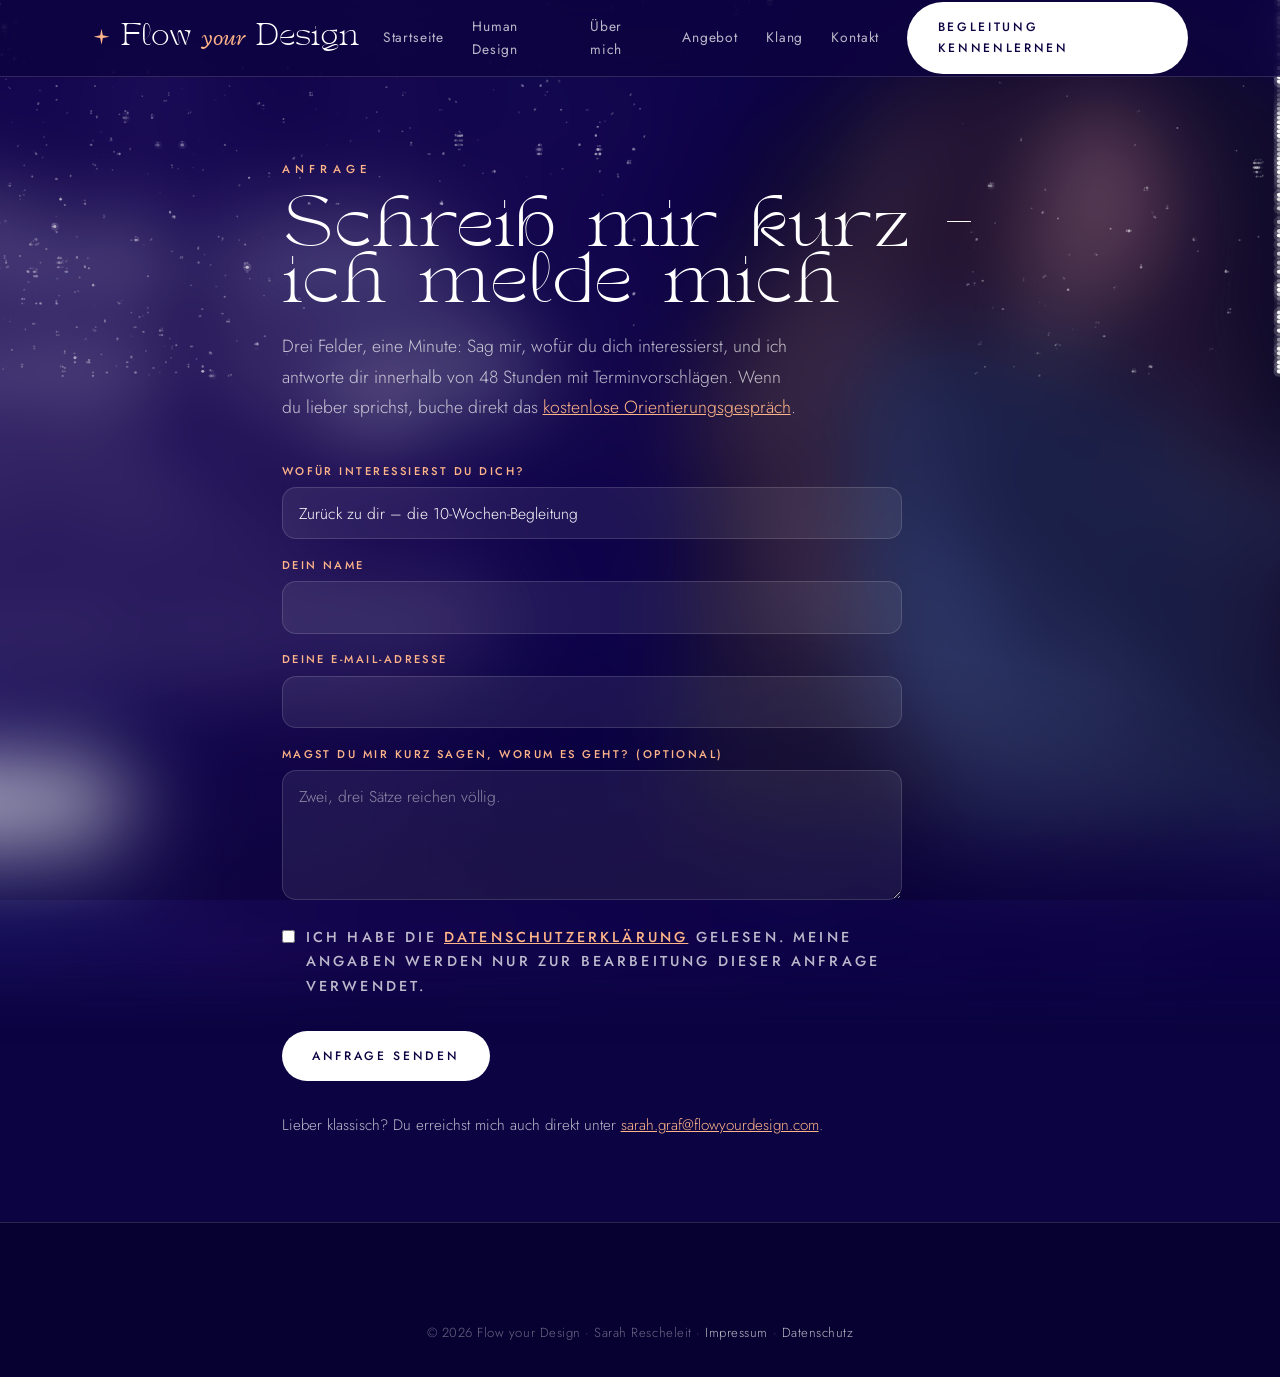
==== commit 5d72e9b9: "Add files via upload" ====
--- a/anfrage.html
+++ b/anfrage.html
@@ -101,7 +101,7 @@
 <footer class="footer">
   <div class="wrap">
     <div class="footer__bottom" style="justify-content: center;">
-      <span>© 2026 Flow your Design · Sarah Graf · <a href="impressum.html">Impressum</a> · <a href="datenschutz.html">Datenschutz</a></span>
+      <span>© 2026 Flow your Design · Sarah Rescheleit · <a href="impressum.html">Impressum</a> · <a href="datenschutz.html">Datenschutz</a></span>
     </div>
   </div>
 </footer>
--- a/styles.css
+++ b/styles.css
@@ -75,9 +75,9 @@
   line-height: 1.1;
   color: var(--licht);
 }
-h1 { font-size: clamp(2.7rem, 6.6vw, 5rem); line-height: 1.04; letter-spacing: -0.012em; }
-h2 { font-size: clamp(1.9rem, 4.2vw, 2.7rem); line-height: 1.16; }
-h3 { font-size: clamp(1.3rem, 2.2vw, 1.6rem); }
+h1 { font-size: clamp(2.3rem, 5vw, 3.9rem); line-height: 1.1; letter-spacing: 0; }
+h2 { font-size: clamp(1.65rem, 3.5vw, 2.3rem); line-height: 1.2; }
+h3 { font-size: clamp(1.2rem, 2vw, 1.45rem); line-height: 1.25; }
 
 h1 em, h2 em, h3 em, .display em {
   font-family: var(--font-italic);
@@ -321,6 +321,9 @@
 }
 .hero .lead { margin: 1.5rem 0 2.2rem; }
 
+.hero__logo { width: clamp(120px, 14vw, 165px); height: auto; margin-bottom: 1.1rem; }
+.footer__logo { width: 180px; height: auto; margin-bottom: 1.2rem; }
+
 .brandline {
   display: block;
   font-family: var(--font-italic);
@@ -553,7 +556,7 @@
   flex-wrap: wrap;
   gap: 0.6rem;
   font-family: var(--font-display);
-  font-size: 2.2rem;
+  font-size: 1.9rem;
   color: var(--licht);
   line-height: 1;
 }
@@ -701,8 +704,8 @@
   align-items: center;
   gap: 1.1rem;
   padding: 1.3rem 0.2rem;
-  font-family: var(--font-display);
-  font-size: 1.15rem;
+  font-family: "Marcellus", Georgia, serif;
+  font-size: 1.1rem;
   color: var(--licht);
   transition: color 0.25s;
 }
@@ -902,8 +905,8 @@
 
 @media (max-width: 560px) {
   body { font-size: 1rem; }
-  h1 { font-size: clamp(2.15rem, 10vw, 2.7rem); }
-  h2 { font-size: clamp(1.6rem, 7.5vw, 2rem); }
+  h1 { font-size: clamp(1.9rem, 8.6vw, 2.35rem); }
+  h2 { font-size: clamp(1.45rem, 6.6vw, 1.8rem); }
   .section { padding: 2.8rem 0; }
 
   .btn { padding: 0.9rem 1.3rem; letter-spacing: 0.16em; font-size: 0.72rem; }
